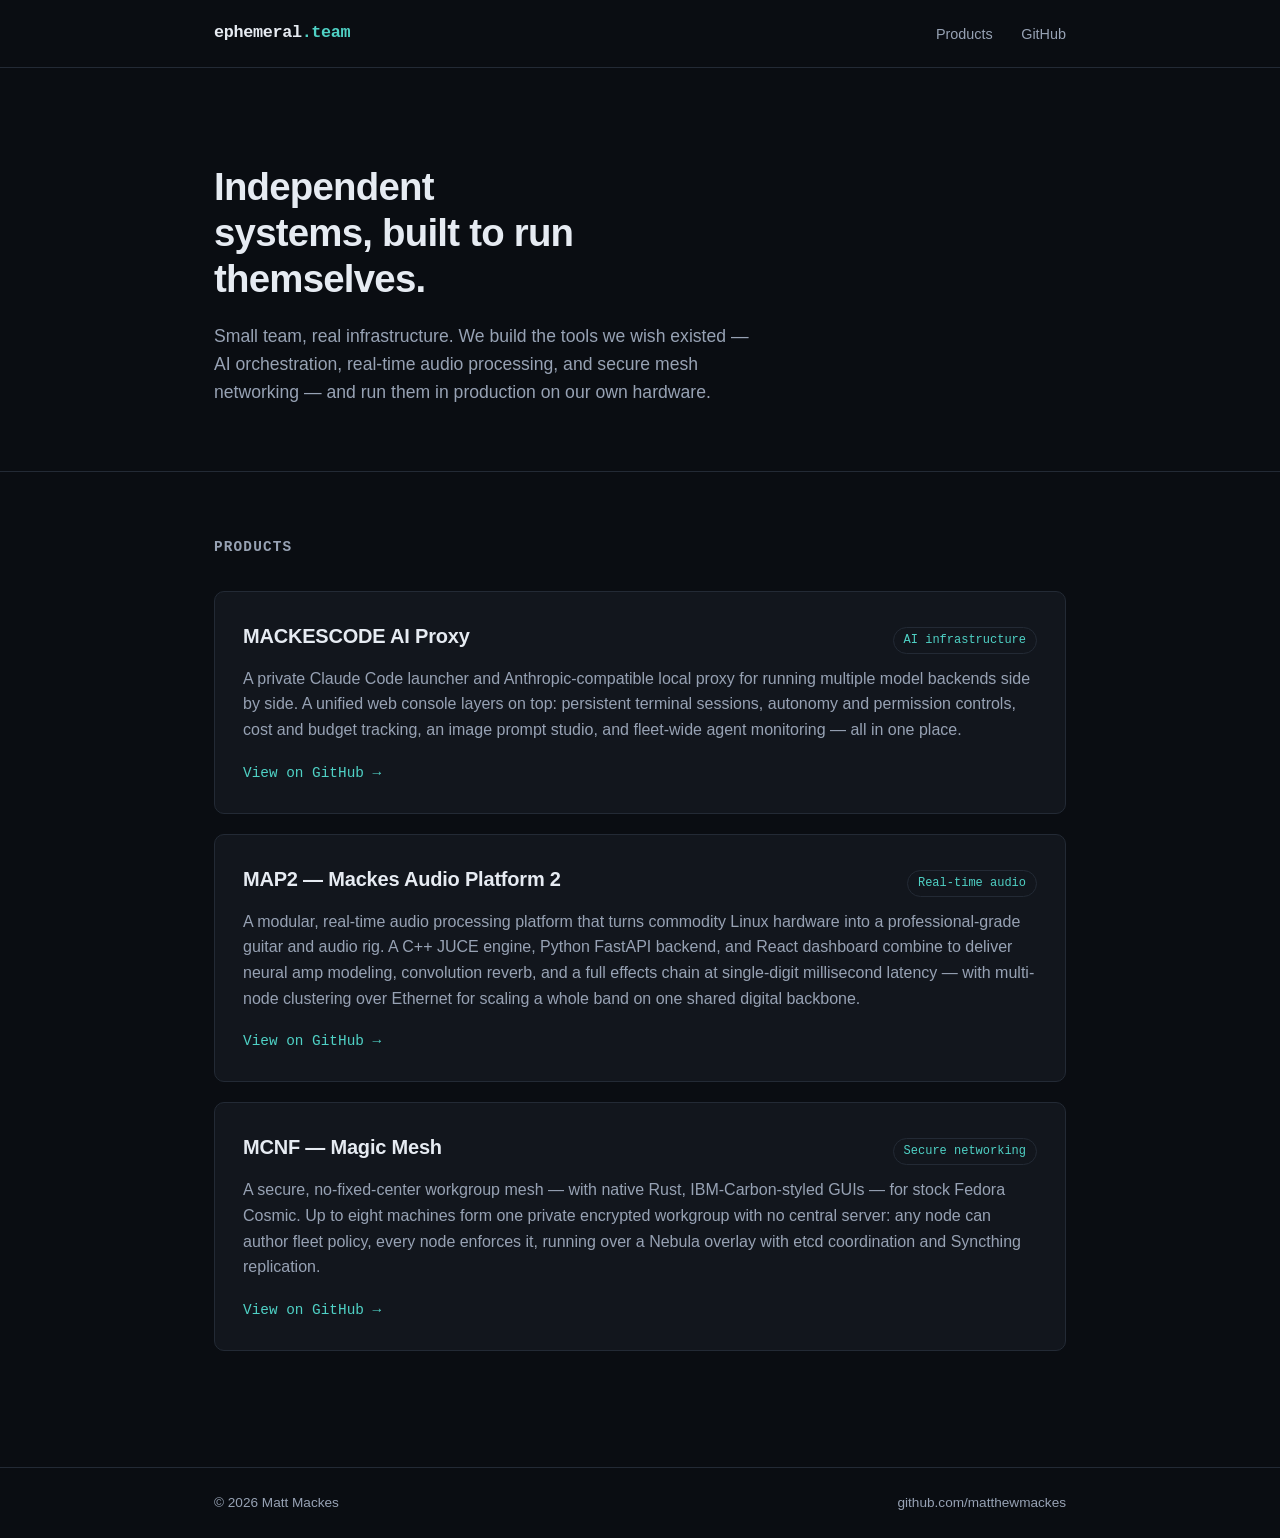
==== index.html @ 5cab54e7 "Initial ephemeral.team product site Dark, developer-focused one-pager covering MACKESCODE AI Proxy, " ====
<!DOCTYPE html>
<html lang="en">
<head>
<meta charset="UTF-8">
<meta name="viewport" content="width=device-width, initial-scale=1.0">
<title>ephemeral.team</title>
<meta name="description" content="Independent systems built by Matt Mackes — AI infrastructure, real-time audio, and secure mesh networking.">
<link rel="stylesheet" href="style.css">
</head>
<body>
<header class="site-header">
  <div class="wrap">
    <span class="logo">ephemeral<span class="accent">.team</span></span>
    <nav>
      <a href="#products">Products</a>
      <a href="https://github.com/matthewmackes" target="_blank" rel="noopener">GitHub</a>
    </nav>
  </div>
</header>

<main>
  <section class="hero">
    <div class="wrap">
      <h1>Independent systems, built to run themselves.</h1>
      <p class="lede">
        Small team, real infrastructure. We build the tools we wish existed —
        AI orchestration, real-time audio processing, and secure mesh
        networking — and run them in production on our own hardware.
      </p>
    </div>
  </section>

  <section id="products" class="products">
    <div class="wrap">
      <h2>Products</h2>

      <article class="card">
        <div class="card-head">
          <h3>MACKESCODE AI Proxy</h3>
          <span class="tag">AI infrastructure</span>
        </div>
        <p>
          A private Claude Code launcher and Anthropic-compatible local proxy
          for running multiple model backends side by side. A unified web
          console layers on top: persistent terminal sessions, autonomy and
          permission controls, cost and budget tracking, an image prompt
          studio, and fleet-wide agent monitoring — all in one place.
        </p>
        <a class="repo-link" href="https://github.com/matthewmackes/MACKESCODE-AI-PROXY" target="_blank" rel="noopener">
          View on GitHub &rarr;
        </a>
      </article>

      <article class="card">
        <div class="card-head">
          <h3>MAP2 &mdash; Mackes Audio Platform 2</h3>
          <span class="tag">Real-time audio</span>
        </div>
        <p>
          A modular, real-time audio processing platform that turns commodity
          Linux hardware into a professional-grade guitar and audio rig.
          A C++ JUCE engine, Python FastAPI backend, and React dashboard
          combine to deliver neural amp modeling, convolution reverb, and a
          full effects chain at single-digit millisecond latency — with
          multi-node clustering over Ethernet for scaling a whole band on one
          shared digital backbone.
        </p>
        <a class="repo-link" href="https://github.com/matthewmackes/map2-audio" target="_blank" rel="noopener">
          View on GitHub &rarr;
        </a>
      </article>

      <article class="card">
        <div class="card-head">
          <h3>MCNF &mdash; Magic Mesh</h3>
          <span class="tag">Secure networking</span>
        </div>
        <p>
          A secure, no-fixed-center workgroup mesh — with native Rust,
          IBM-Carbon-styled GUIs — for stock Fedora Cosmic. Up to eight
          machines form one private encrypted workgroup with no central
          server: any node can author fleet policy, every node enforces it,
          running over a Nebula overlay with etcd coordination and Syncthing
          replication.
        </p>
        <a class="repo-link" href="https://github.com/matthewmackes/magic-mesh" target="_blank" rel="noopener">
          View on GitHub &rarr;
        </a>
      </article>
    </div>
  </section>
</main>

<footer class="site-footer">
  <div class="wrap">
    <span>&copy; 2026 Matt Mackes</span>
    <a href="https://github.com/matthewmackes" target="_blank" rel="noopener">github.com/matthewmackes</a>
  </div>
</footer>
</body>
</html>
---- style.css ----
:root {
  --bg: #0a0d12;
  --bg-raised: #12161d;
  --border: #232a35;
  --text: #e6ebf2;
  --text-dim: #97a2b4;
  --accent: #4fd1c5;
  --mono: "SFMono-Regular", Consolas, "Liberation Mono", Menlo, monospace;
  --sans: -apple-system, BlinkMacSystemFont, "Segoe UI", Roboto, sans-serif;
}

* {
  box-sizing: border-box;
}

html {
  color-scheme: dark;
}

body {
  margin: 0;
  background: var(--bg);
  color: var(--text);
  font-family: var(--sans);
  line-height: 1.6;
  -webkit-font-smoothing: antialiased;
}

.wrap {
  max-width: 900px;
  margin: 0 auto;
  padding: 0 24px;
}

a {
  color: var(--accent);
  text-decoration: none;
}

a:hover {
  text-decoration: underline;
}

.site-header {
  border-bottom: 1px solid var(--border);
  padding: 20px 0;
}

.site-header .wrap {
  display: flex;
  align-items: center;
  justify-content: space-between;
}

.logo {
  font-family: var(--mono);
  font-size: 1.05rem;
  font-weight: 600;
  letter-spacing: -0.02em;
}

.logo .accent {
  color: var(--accent);
}

nav a {
  margin-left: 24px;
  color: var(--text-dim);
  font-size: 0.9rem;
}

nav a:hover {
  color: var(--text);
}

.hero {
  padding: 96px 0 64px;
  border-bottom: 1px solid var(--border);
}

.hero h1 {
  font-size: 2.4rem;
  line-height: 1.2;
  letter-spacing: -0.02em;
  margin: 0 0 20px;
  max-width: 18ch;
}

.lede {
  color: var(--text-dim);
  font-size: 1.1rem;
  max-width: 56ch;
  margin: 0;
}

.products {
  padding: 64px 0 96px;
}

.products h2 {
  font-family: var(--mono);
  font-size: 0.9rem;
  text-transform: uppercase;
  letter-spacing: 0.08em;
  color: var(--text-dim);
  margin: 0 0 32px;
}

.card {
  background: var(--bg-raised);
  border: 1px solid var(--border);
  border-radius: 10px;
  padding: 28px;
  margin-bottom: 20px;
}

.card-head {
  display: flex;
  align-items: baseline;
  justify-content: space-between;
  gap: 16px;
  margin-bottom: 12px;
}

.card h3 {
  margin: 0;
  font-size: 1.25rem;
  letter-spacing: -0.01em;
}

.tag {
  font-family: var(--mono);
  font-size: 0.75rem;
  color: var(--accent);
  white-space: nowrap;
  border: 1px solid var(--border);
  border-radius: 999px;
  padding: 3px 10px;
}

.card p {
  color: var(--text-dim);
  margin: 0 0 16px;
}

.repo-link {
  font-family: var(--mono);
  font-size: 0.9rem;
}

.site-footer {
  border-top: 1px solid var(--border);
  padding: 24px 0;
}

.site-footer .wrap {
  display: flex;
  justify-content: space-between;
  color: var(--text-dim);
  font-size: 0.85rem;
}

.site-footer a {
  color: var(--text-dim);
}

@media (max-width: 600px) {
  .hero {
    padding: 64px 0 48px;
  }
  .hero h1 {
    font-size: 1.9rem;
  }
  .card-head {
    flex-direction: column;
    gap: 8px;
  }
  .site-footer .wrap {
    flex-direction: column;
    gap: 8px;
  }
}
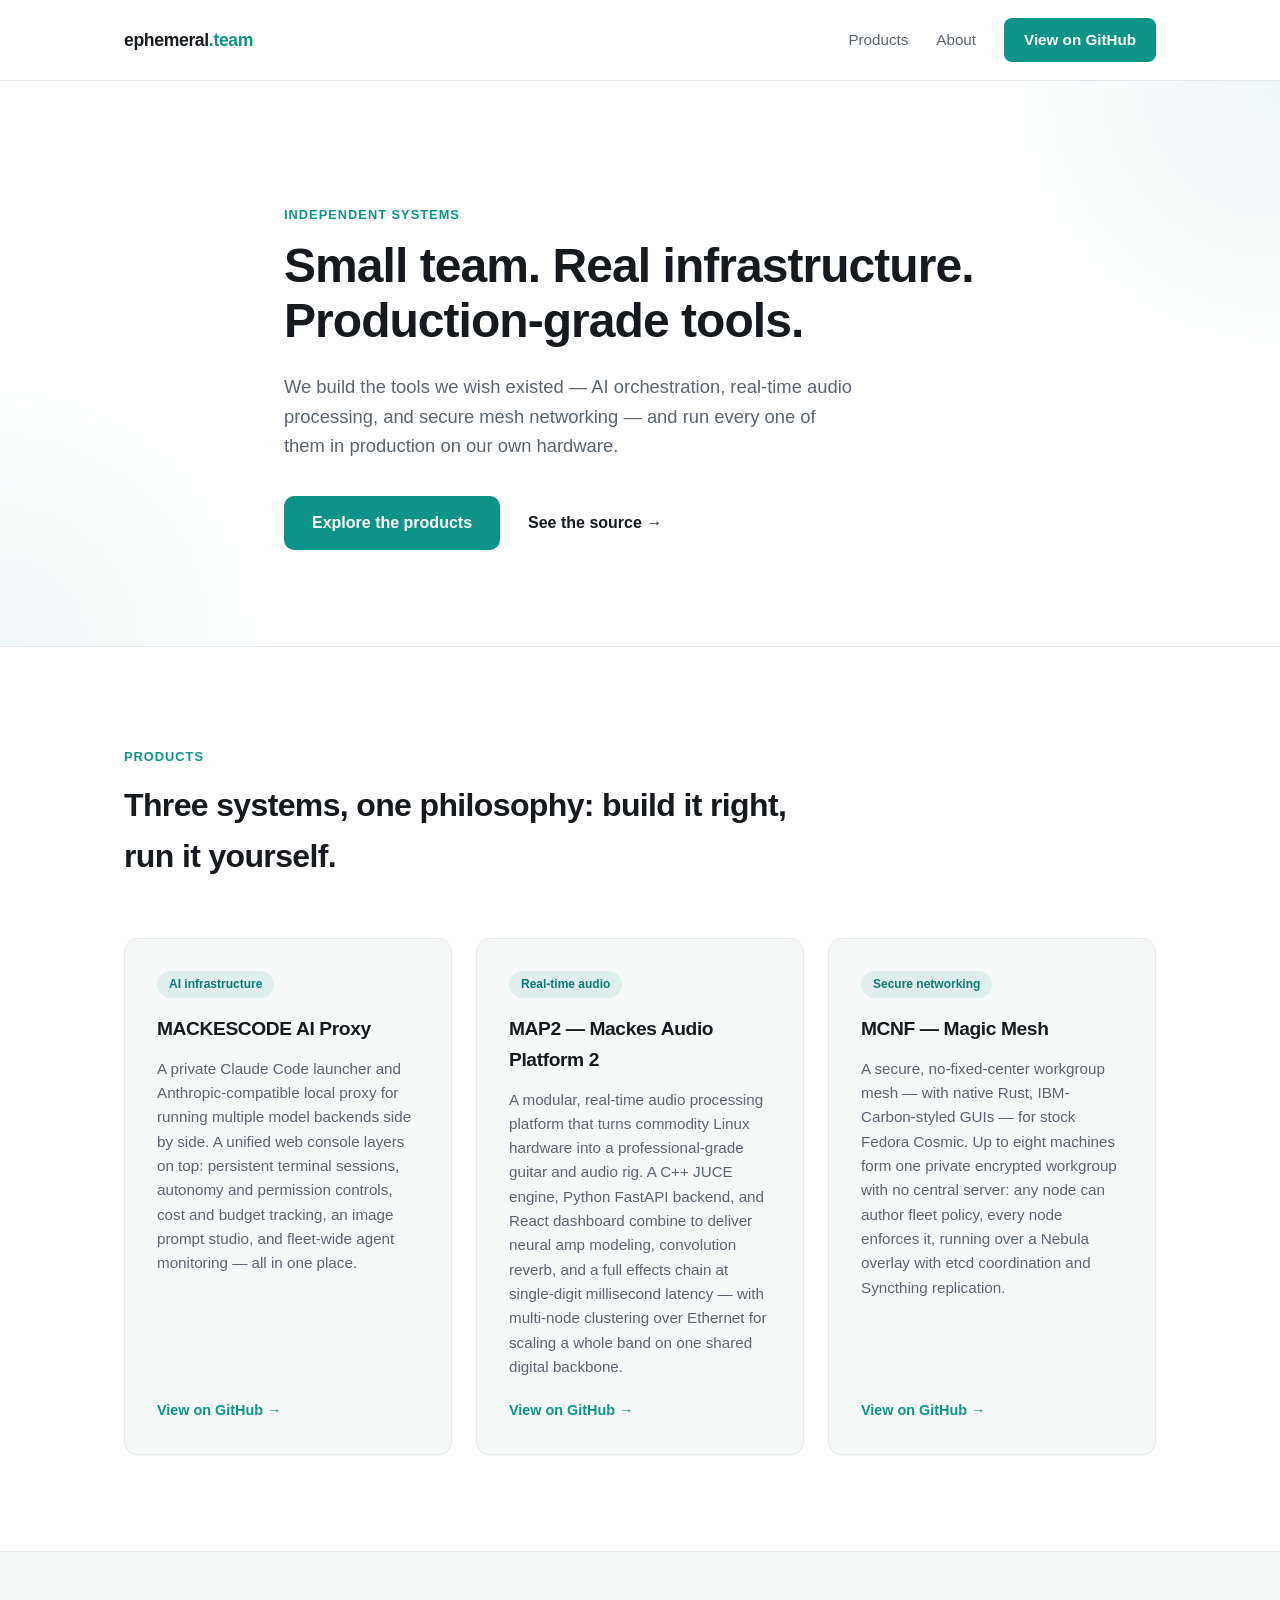
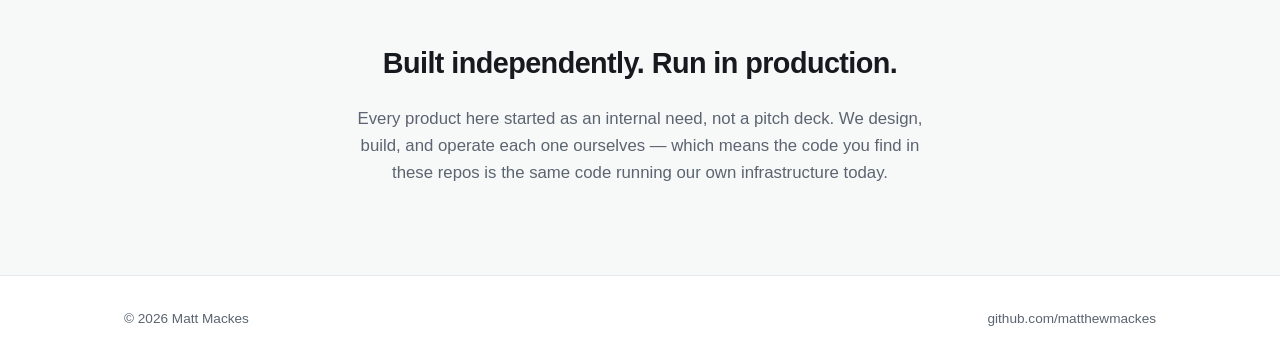
==== commit 198c27cd: "Redesign site to match quantified.ai's visual style Light corporate-SaaS aesthetic: white background" ====
--- a/index.html
+++ b/index.html
@@ -13,80 +13,96 @@
     <span class="logo">ephemeral<span class="accent">.team</span></span>
     <nav>
       <a href="#products">Products</a>
-      <a href="https://github.com/matthewmackes" target="_blank" rel="noopener">GitHub</a>
+      <a href="#about">About</a>
+      <a class="btn-cta" href="https://github.com/matthewmackes" target="_blank" rel="noopener">View on GitHub</a>
     </nav>
   </div>
 </header>
 
 <main>
   <section class="hero">
-    <div class="wrap">
-      <h1>Independent systems, built to run themselves.</h1>
+    <div class="wrap hero-inner">
+      <span class="eyebrow">Independent Systems</span>
+      <h1>Small team. Real infrastructure. Production-grade tools.</h1>
       <p class="lede">
-        Small team, real infrastructure. We build the tools we wish existed —
-        AI orchestration, real-time audio processing, and secure mesh
-        networking — and run them in production on our own hardware.
+        We build the tools we wish existed — AI orchestration, real-time
+        audio processing, and secure mesh networking — and run every one of
+        them in production on our own hardware.
       </p>
+      <div class="hero-actions">
+        <a class="btn-cta btn-lg" href="#products">Explore the products</a>
+        <a class="btn-text" href="https://github.com/matthewmackes" target="_blank" rel="noopener">See the source &rarr;</a>
+      </div>
     </div>
   </section>
 
   <section id="products" class="products">
     <div class="wrap">
-      <h2>Products</h2>
+      <span class="eyebrow">Products</span>
+      <h2>Three systems, one philosophy: build it right, run it yourself.</h2>
 
-      <article class="card">
-        <div class="card-head">
+      <div class="card-grid">
+        <article class="card">
+          <span class="tag">AI infrastructure</span>
           <h3>MACKESCODE AI Proxy</h3>
-          <span class="tag">AI infrastructure</span>
-        </div>
-        <p>
-          A private Claude Code launcher and Anthropic-compatible local proxy
-          for running multiple model backends side by side. A unified web
-          console layers on top: persistent terminal sessions, autonomy and
-          permission controls, cost and budget tracking, an image prompt
-          studio, and fleet-wide agent monitoring — all in one place.
-        </p>
-        <a class="repo-link" href="https://github.com/matthewmackes/MACKESCODE-AI-PROXY" target="_blank" rel="noopener">
-          View on GitHub &rarr;
-        </a>
-      </article>
+          <p>
+            A private Claude Code launcher and Anthropic-compatible local
+            proxy for running multiple model backends side by side. A
+            unified web console layers on top: persistent terminal sessions,
+            autonomy and permission controls, cost and budget tracking, an
+            image prompt studio, and fleet-wide agent monitoring — all in
+            one place.
+          </p>
+          <a class="card-link" href="https://github.com/matthewmackes/MACKESCODE-AI-PROXY" target="_blank" rel="noopener">
+            View on GitHub &rarr;
+          </a>
+        </article>
 
-      <article class="card">
-        <div class="card-head">
+        <article class="card">
+          <span class="tag">Real-time audio</span>
           <h3>MAP2 &mdash; Mackes Audio Platform 2</h3>
-          <span class="tag">Real-time audio</span>
-        </div>
-        <p>
-          A modular, real-time audio processing platform that turns commodity
-          Linux hardware into a professional-grade guitar and audio rig.
-          A C++ JUCE engine, Python FastAPI backend, and React dashboard
-          combine to deliver neural amp modeling, convolution reverb, and a
-          full effects chain at single-digit millisecond latency — with
-          multi-node clustering over Ethernet for scaling a whole band on one
-          shared digital backbone.
-        </p>
-        <a class="repo-link" href="https://github.com/matthewmackes/map2-audio" target="_blank" rel="noopener">
-          View on GitHub &rarr;
-        </a>
-      </article>
+          <p>
+            A modular, real-time audio processing platform that turns
+            commodity Linux hardware into a professional-grade guitar and
+            audio rig. A C++ JUCE engine, Python FastAPI backend, and React
+            dashboard combine to deliver neural amp modeling, convolution
+            reverb, and a full effects chain at single-digit millisecond
+            latency — with multi-node clustering over Ethernet for scaling a
+            whole band on one shared digital backbone.
+          </p>
+          <a class="card-link" href="https://github.com/matthewmackes/map2-audio" target="_blank" rel="noopener">
+            View on GitHub &rarr;
+          </a>
+        </article>
 
-      <article class="card">
-        <div class="card-head">
+        <article class="card">
+          <span class="tag">Secure networking</span>
           <h3>MCNF &mdash; Magic Mesh</h3>
-          <span class="tag">Secure networking</span>
-        </div>
-        <p>
-          A secure, no-fixed-center workgroup mesh — with native Rust,
-          IBM-Carbon-styled GUIs — for stock Fedora Cosmic. Up to eight
-          machines form one private encrypted workgroup with no central
-          server: any node can author fleet policy, every node enforces it,
-          running over a Nebula overlay with etcd coordination and Syncthing
-          replication.
-        </p>
-        <a class="repo-link" href="https://github.com/matthewmackes/magic-mesh" target="_blank" rel="noopener">
-          View on GitHub &rarr;
-        </a>
-      </article>
+          <p>
+            A secure, no-fixed-center workgroup mesh — with native Rust,
+            IBM-Carbon-styled GUIs — for stock Fedora Cosmic. Up to eight
+            machines form one private encrypted workgroup with no central
+            server: any node can author fleet policy, every node enforces
+            it, running over a Nebula overlay with etcd coordination and
+            Syncthing replication.
+          </p>
+          <a class="card-link" href="https://github.com/matthewmackes/magic-mesh" target="_blank" rel="noopener">
+            View on GitHub &rarr;
+          </a>
+        </article>
+      </div>
+    </div>
+  </section>
+
+  <section id="about" class="about">
+    <div class="wrap about-inner">
+      <h2>Built independently. Run in production.</h2>
+      <p>
+        Every product here started as an internal need, not a pitch deck.
+        We design, build, and operate each one ourselves — which means the
+        code you find in these repos is the same code running our own
+        infrastructure today.
+      </p>
     </div>
   </section>
 </main>
--- a/style.css
+++ b/style.css
@@ -1,20 +1,16 @@
 :root {
-  --bg: #0a0d12;
-  --bg-raised: #12161d;
-  --border: #232a35;
-  --text: #e6ebf2;
-  --text-dim: #97a2b4;
-  --accent: #4fd1c5;
-  --mono: "SFMono-Regular", Consolas, "Liberation Mono", Menlo, monospace;
-  --sans: -apple-system, BlinkMacSystemFont, "Segoe UI", Roboto, sans-serif;
+  --bg: #ffffff;
+  --bg-alt: #f7f9f9;
+  --text: #16191d;
+  --text-dim: #5b6470;
+  --border: #e6eaee;
+  --accent: #0d9488;
+  --accent-dark: #0b7c72;
+  --sans: -apple-system, BlinkMacSystemFont, "Segoe UI", Roboto, "Helvetica Neue", Arial, sans-serif;
 }
 
 * {
   box-sizing: border-box;
-}
-
-html {
-  color-scheme: dark;
 }
 
 body {
@@ -27,7 +23,7 @@
 }
 
 .wrap {
-  max-width: 900px;
+  max-width: 1080px;
   margin: 0 auto;
   padding: 0 24px;
 }
@@ -38,142 +34,262 @@
 }
 
 a:hover {
-  text-decoration: underline;
-}
+  color: var(--accent-dark);
+}
+
+h1, h2, h3 {
+  font-weight: 700;
+  letter-spacing: -0.02em;
+  margin: 0;
+}
+
+.eyebrow {
+  display: inline-block;
+  color: var(--accent);
+  font-weight: 600;
+  font-size: 0.8rem;
+  text-transform: uppercase;
+  letter-spacing: 0.08em;
+  margin-bottom: 12px;
+}
+
+/* Header */
 
 .site-header {
+  position: sticky;
+  top: 0;
+  background: rgba(255, 255, 255, 0.92);
+  backdrop-filter: blur(8px);
   border-bottom: 1px solid var(--border);
-  padding: 20px 0;
+  z-index: 10;
 }
 
 .site-header .wrap {
   display: flex;
   align-items: center;
   justify-content: space-between;
+  padding-top: 18px;
+  padding-bottom: 18px;
 }
 
 .logo {
-  font-family: var(--mono);
+  font-size: 1.1rem;
+  font-weight: 700;
+  letter-spacing: -0.02em;
+  color: var(--text);
+}
+
+.logo .accent {
+  color: var(--accent);
+}
+
+nav {
+  display: flex;
+  align-items: center;
+  gap: 28px;
+}
+
+nav a:not(.btn-cta) {
+  color: var(--text-dim);
+  font-weight: 500;
+  font-size: 0.95rem;
+}
+
+nav a:not(.btn-cta):hover {
+  color: var(--text);
+}
+
+/* Buttons */
+
+.btn-cta {
+  display: inline-block;
+  background: var(--accent);
+  color: #ffffff;
+  font-weight: 600;
+  font-size: 0.95rem;
+  padding: 10px 20px;
+  border-radius: 8px;
+  transition: background 0.15s ease;
+}
+
+.btn-cta:hover {
+  background: var(--accent-dark);
+  color: #ffffff;
+}
+
+.btn-lg {
+  padding: 14px 28px;
+  font-size: 1rem;
+  border-radius: 10px;
+}
+
+.btn-text {
+  font-weight: 600;
+  color: var(--text);
+}
+
+.btn-text:hover {
+  color: var(--accent);
+}
+
+/* Hero */
+
+.hero {
+  background:
+    radial-gradient(480px circle at 100% 0%, rgba(13, 148, 136, 0.08), transparent 60%),
+    radial-gradient(480px circle at 0% 100%, rgba(13, 148, 136, 0.06), transparent 60%);
+  border-bottom: 1px solid var(--border);
+}
+
+.hero-inner {
+  padding: 120px 24px 96px;
+  max-width: 760px;
+}
+
+.hero h1 {
+  font-size: 3rem;
+  line-height: 1.15;
+  margin-bottom: 24px;
+}
+
+.lede {
+  color: var(--text-dim);
+  font-size: 1.15rem;
+  max-width: 56ch;
+  margin: 0 0 36px;
+}
+
+.hero-actions {
+  display: flex;
+  align-items: center;
+  gap: 28px;
+}
+
+/* Products */
+
+.products {
+  padding: 96px 0;
+}
+
+.products h2 {
+  font-size: 2rem;
+  max-width: 40ch;
+  margin: 0 0 56px;
+}
+
+.card-grid {
+  display: grid;
+  grid-template-columns: repeat(3, 1fr);
+  gap: 24px;
+}
+
+.card {
+  background: var(--bg-alt);
+  border: 1px solid var(--border);
+  border-radius: 14px;
+  padding: 32px;
+  box-shadow: 0 1px 2px rgba(16, 24, 32, 0.04);
+  display: flex;
+  flex-direction: column;
+}
+
+.card .tag {
+  display: inline-block;
+  align-self: flex-start;
+  background: rgba(13, 148, 136, 0.1);
+  color: var(--accent-dark);
+  font-size: 0.75rem;
+  font-weight: 600;
+  border-radius: 999px;
+  padding: 4px 12px;
+  margin-bottom: 16px;
+}
+
+.card h3 {
+  font-size: 1.2rem;
+  margin-bottom: 12px;
+}
+
+.card p {
+  color: var(--text-dim);
+  font-size: 0.95rem;
+  margin: 0 0 20px;
+  flex-grow: 1;
+}
+
+.card-link {
+  font-weight: 600;
+  font-size: 0.9rem;
+}
+
+/* About */
+
+.about {
+  background: var(--bg-alt);
+  border-top: 1px solid var(--border);
+  border-bottom: 1px solid var(--border);
+}
+
+.about-inner {
+  padding: 88px 24px;
+  max-width: 640px;
+  text-align: center;
+  margin: 0 auto;
+}
+
+.about h2 {
+  font-size: 1.8rem;
+  margin-bottom: 20px;
+}
+
+.about p {
+  color: var(--text-dim);
   font-size: 1.05rem;
-  font-weight: 600;
-  letter-spacing: -0.02em;
-}
-
-.logo .accent {
-  color: var(--accent);
-}
-
-nav a {
-  margin-left: 24px;
-  color: var(--text-dim);
-  font-size: 0.9rem;
-}
-
-nav a:hover {
-  color: var(--text);
-}
-
-.hero {
-  padding: 96px 0 64px;
-  border-bottom: 1px solid var(--border);
-}
-
-.hero h1 {
-  font-size: 2.4rem;
-  line-height: 1.2;
-  letter-spacing: -0.02em;
-  margin: 0 0 20px;
-  max-width: 18ch;
-}
-
-.lede {
-  color: var(--text-dim);
-  font-size: 1.1rem;
-  max-width: 56ch;
   margin: 0;
 }
 
-.products {
-  padding: 64px 0 96px;
-}
-
-.products h2 {
-  font-family: var(--mono);
-  font-size: 0.9rem;
-  text-transform: uppercase;
-  letter-spacing: 0.08em;
-  color: var(--text-dim);
-  margin: 0 0 32px;
-}
-
-.card {
-  background: var(--bg-raised);
-  border: 1px solid var(--border);
-  border-radius: 10px;
-  padding: 28px;
-  margin-bottom: 20px;
-}
-
-.card-head {
-  display: flex;
-  align-items: baseline;
+/* Footer */
+
+.site-footer .wrap {
+  display: flex;
   justify-content: space-between;
-  gap: 16px;
-  margin-bottom: 12px;
-}
-
-.card h3 {
-  margin: 0;
-  font-size: 1.25rem;
-  letter-spacing: -0.01em;
-}
-
-.tag {
-  font-family: var(--mono);
-  font-size: 0.75rem;
-  color: var(--accent);
-  white-space: nowrap;
-  border: 1px solid var(--border);
-  border-radius: 999px;
-  padding: 3px 10px;
-}
-
-.card p {
-  color: var(--text-dim);
-  margin: 0 0 16px;
-}
-
-.repo-link {
-  font-family: var(--mono);
-  font-size: 0.9rem;
-}
-
-.site-footer {
-  border-top: 1px solid var(--border);
-  padding: 24px 0;
-}
-
-.site-footer .wrap {
-  display: flex;
-  justify-content: space-between;
+  padding: 32px 24px;
   color: var(--text-dim);
   font-size: 0.85rem;
 }
 
 .site-footer a {
   color: var(--text-dim);
+  font-weight: 500;
+}
+
+.site-footer a:hover {
+  color: var(--accent);
+}
+
+@media (max-width: 860px) {
+  .card-grid {
+    grid-template-columns: 1fr;
+  }
 }
 
 @media (max-width: 600px) {
-  .hero {
-    padding: 64px 0 48px;
+  nav {
+    gap: 16px;
+  }
+  nav a:not(.btn-cta) {
+    display: none;
+  }
+  .hero-inner {
+    padding: 88px 24px 64px;
   }
   .hero h1 {
-    font-size: 1.9rem;
-  }
-  .card-head {
+    font-size: 2.2rem;
+  }
+  .hero-actions {
     flex-direction: column;
-    gap: 8px;
+    align-items: flex-start;
+    gap: 16px;
   }
   .site-footer .wrap {
     flex-direction: column;
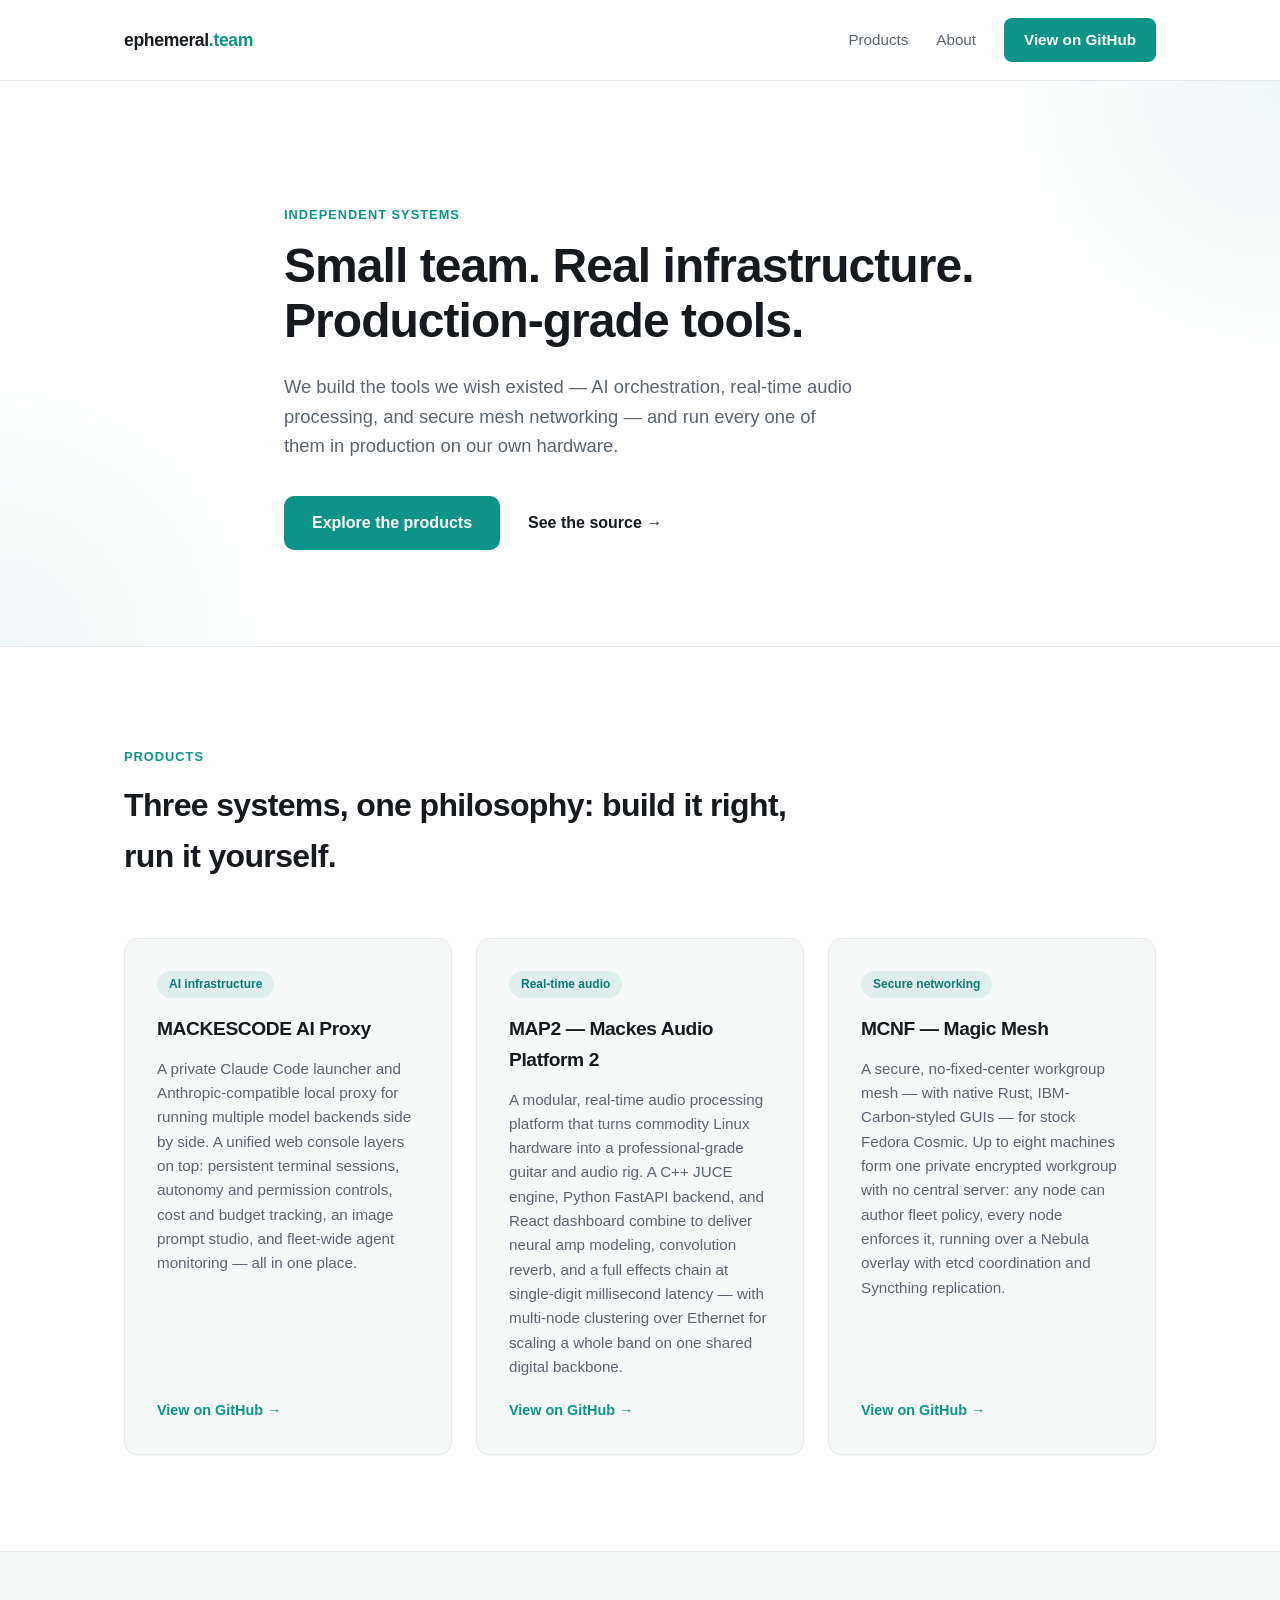
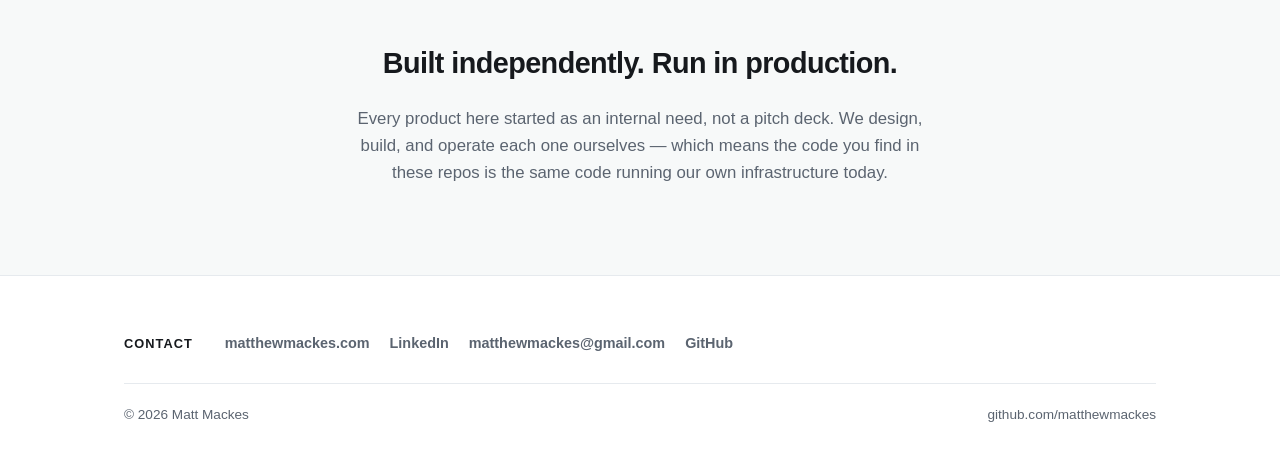
==== commit 7dc1e241: "Add contact section to footer Adds LinkedIn, email, GitHub, and a link to matthewmackes.com so visit" ====
--- a/index.html
+++ b/index.html
@@ -109,8 +109,19 @@
 
 <footer class="site-footer">
   <div class="wrap">
-    <span>&copy; 2026 Matt Mackes</span>
-    <a href="https://github.com/matthewmackes" target="_blank" rel="noopener">github.com/matthewmackes</a>
+    <div class="footer-contact">
+      <span class="footer-heading">Contact</span>
+      <div class="footer-links">
+        <a href="https://matthewmackes.com" target="_blank" rel="noopener">matthewmackes.com</a>
+        <a href="https://www.linkedin.com/in/matthewmackes/" target="_blank" rel="noopener">LinkedIn</a>
+        <a href="mailto:matthewmackes@gmail.com">matthewmackes@gmail.com</a>
+        <a href="https://github.com/matthewmackes" target="_blank" rel="noopener">GitHub</a>
+      </div>
+    </div>
+    <div class="footer-bottom">
+      <span>&copy; 2026 Matt Mackes</span>
+      <a href="https://github.com/matthewmackes" target="_blank" rel="noopener">github.com/matthewmackes</a>
+    </div>
   </div>
 </footer>
 </body>
--- a/style.css
+++ b/style.css
@@ -251,20 +251,68 @@
 /* Footer */
 
 .site-footer .wrap {
+  padding: 56px 24px 32px;
+}
+
+.footer-contact {
+  display: flex;
+  flex-wrap: wrap;
+  align-items: baseline;
+  gap: 20px 32px;
+  padding-bottom: 28px;
+  border-bottom: 1px solid var(--border);
+  margin-bottom: 20px;
+}
+
+.footer-heading {
+  font-family: var(--sans);
+  font-weight: 700;
+  font-size: 0.8rem;
+  text-transform: uppercase;
+  letter-spacing: 0.08em;
+  color: var(--text);
+}
+
+.footer-links {
+  display: flex;
+  flex-wrap: wrap;
+  gap: 20px;
+}
+
+.footer-links a {
+  color: var(--text-dim);
+  font-weight: 600;
+  font-size: 0.9rem;
+}
+
+.footer-links a:hover {
+  color: var(--accent);
+}
+
+.footer-bottom {
   display: flex;
   justify-content: space-between;
-  padding: 32px 24px;
   color: var(--text-dim);
   font-size: 0.85rem;
 }
 
-.site-footer a {
+.footer-bottom a {
   color: var(--text-dim);
   font-weight: 500;
 }
 
-.site-footer a:hover {
-  color: var(--accent);
+.footer-bottom a:hover {
+  color: var(--accent);
+}
+
+@media (max-width: 600px) {
+  .footer-contact {
+    flex-direction: column;
+    gap: 12px;
+  }
+  .footer-links {
+    gap: 12px 20px;
+  }
 }
 
 @media (max-width: 860px) {
@@ -291,7 +339,7 @@
     align-items: flex-start;
     gap: 16px;
   }
-  .site-footer .wrap {
+  .footer-bottom {
     flex-direction: column;
     gap: 8px;
   }
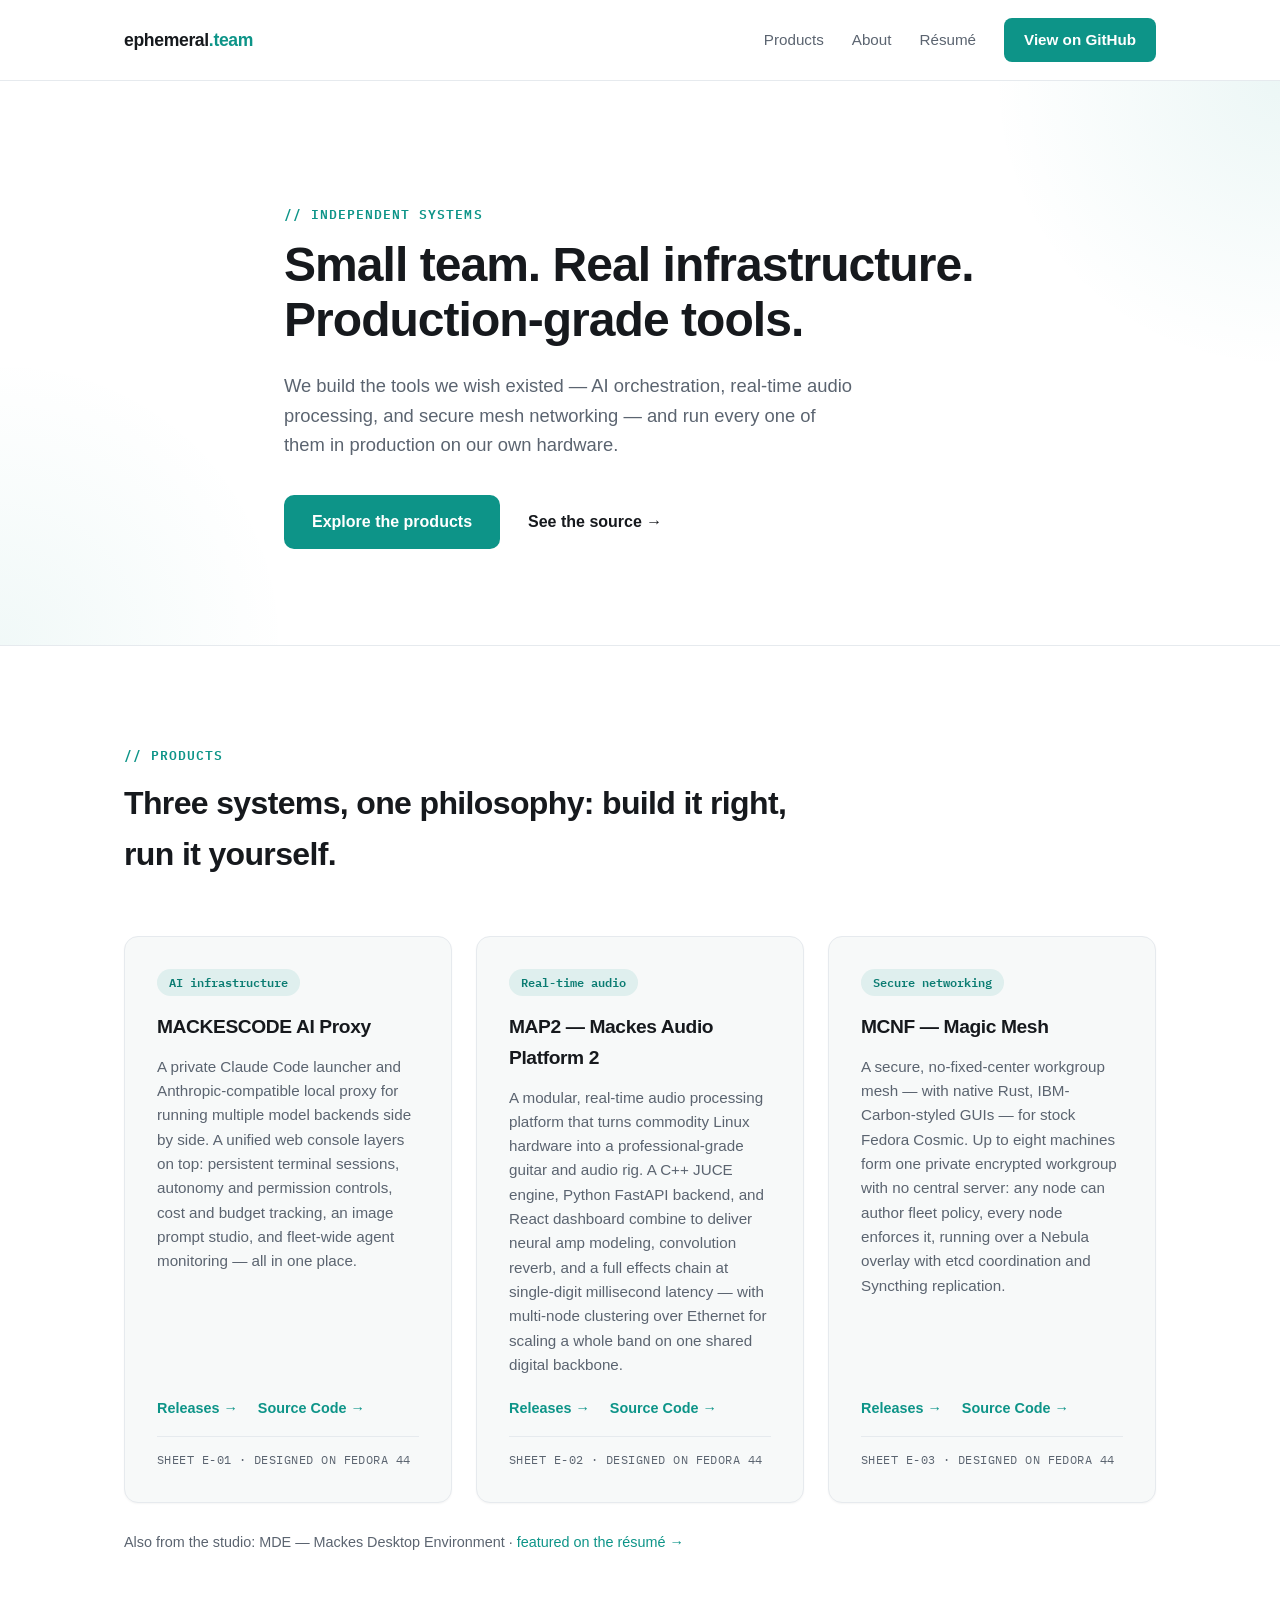
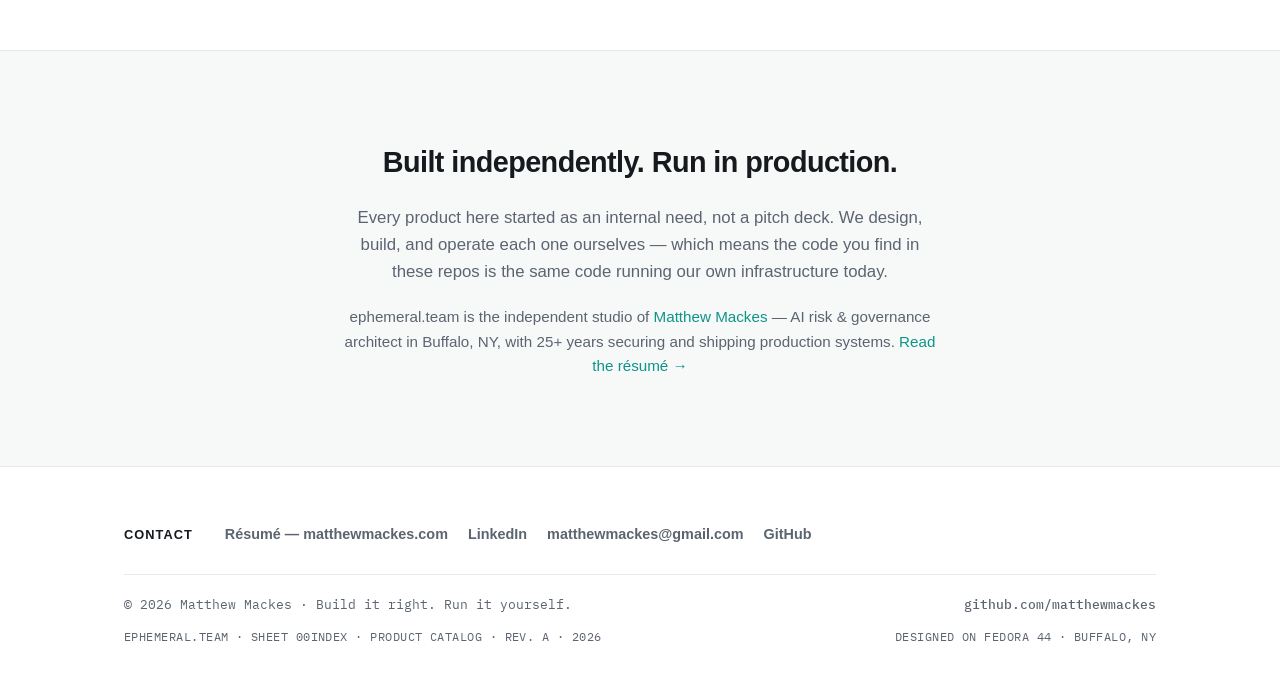
==== commit 91cba6f8: "Add release/source links, Fedora 44 notes, and ephemeral.team <-> matthewmackes.com brand unificatio" ====
--- a/index.html
+++ b/index.html
@@ -4,8 +4,82 @@
 <meta charset="UTF-8">
 <meta name="viewport" content="width=device-width, initial-scale=1.0">
 <title>ephemeral.team</title>
-<meta name="description" content="Independent systems built by Matt Mackes — AI infrastructure, real-time audio, and secure mesh networking.">
+<meta name="description" content="Independent systems studio of Matthew Mackes — AI infrastructure, real-time audio, and secure mesh networking, built and run in production.">
+<meta name="theme-color" content="#ffffff">
+<link rel="canonical" href="https://ephemeral.team/">
+<link rel="icon" href="data:image/svg+xml,<svg xmlns='http://www.w3.org/2000/svg' viewBox='0 0 32 32'><rect width='32' height='32' rx='6' fill='%23ffffff' stroke='%23e6eaee' stroke-width='2'/><text x='16' y='23' font-family='monospace' font-size='17' font-weight='700' text-anchor='middle' fill='%230d9488'>//</text></svg>">
+<meta property="og:type" content="website">
+<meta property="og:site_name" content="ephemeral.team">
+<meta property="og:title" content="ephemeral.team — Small team. Real infrastructure. Production-grade tools.">
+<meta property="og:description" content="Independent systems studio of Matthew Mackes — AI infrastructure, real-time audio, and secure mesh networking.">
+<meta property="og:url" content="https://ephemeral.team/">
+<meta property="og:image" content="https://ephemeral.team/og-card.png">
+<meta property="og:image:width" content="1200">
+<meta property="og:image:height" content="630">
+<meta name="twitter:card" content="summary_large_image">
+<meta name="twitter:image" content="https://ephemeral.team/og-card.png">
+<link rel="preconnect" href="https://fonts.googleapis.com">
+<link rel="preconnect" href="https://fonts.gstatic.com" crossorigin>
+<link href="https://fonts.googleapis.com/css2?family=IBM+Plex+Mono:wght@400;500;600&display=swap" rel="stylesheet">
 <link rel="stylesheet" href="style.css">
+<script type="application/ld+json">
+{
+  "@context": "https://schema.org",
+  "@graph": [
+    {
+      "@type": "Organization",
+      "@id": "https://ephemeral.team/#org",
+      "name": "ephemeral.team",
+      "url": "https://ephemeral.team/",
+      "slogan": "Build it right. Run it yourself.",
+      "founder": {
+        "@type": "Person",
+        "@id": "https://matthewmackes.com/#person",
+        "name": "Matthew Mackes",
+        "url": "https://matthewmackes.com/"
+      },
+      "sameAs": [
+        "https://github.com/matthewmackes",
+        "https://www.linkedin.com/in/matthewmackes/",
+        "https://matthewmackes.com/"
+      ]
+    },
+    {
+      "@type": "SoftwareSourceCode",
+      "@id": "https://ephemeral.team/#mackescode",
+      "name": "MACKESCODE AI Proxy",
+      "description": "Private Anthropic-compatible proxy and Claude Code launcher with a unified web console.",
+      "url": "https://ephemeral.team/#mackescode",
+      "codeRepository": "https://github.com/matthewmackes/MACKESCODE-AI-PROXY",
+      "programmingLanguage": "Python",
+      "operatingSystem": "Linux (Fedora 44)",
+      "author": { "@id": "https://ephemeral.team/#org" }
+    },
+    {
+      "@type": "SoftwareSourceCode",
+      "@id": "https://ephemeral.team/#map2",
+      "name": "MAP2 — Mackes Audio Platform 2",
+      "description": "A modular, real-time audio processing platform that turns commodity Linux hardware into a professional-grade audio rig.",
+      "url": "https://ephemeral.team/#map2",
+      "codeRepository": "https://github.com/matthewmackes/map2-audio",
+      "programmingLanguage": ["C++", "Python", "TypeScript"],
+      "operatingSystem": "Linux (Fedora 44)",
+      "author": { "@id": "https://ephemeral.team/#org" }
+    },
+    {
+      "@type": "SoftwareSourceCode",
+      "@id": "https://ephemeral.team/#magic-mesh",
+      "name": "MCNF — Magic Mesh",
+      "description": "A secure, no-fixed-center encrypted workgroup mesh for stock Fedora — up to eight nodes, no central server.",
+      "url": "https://ephemeral.team/#magic-mesh",
+      "codeRepository": "https://github.com/matthewmackes/magic-mesh",
+      "programmingLanguage": "Rust",
+      "operatingSystem": "Linux (Fedora 44)",
+      "author": { "@id": "https://ephemeral.team/#org" }
+    }
+  ]
+}
+</script>
 </head>
 <body>
 <header class="site-header">
@@ -14,6 +88,7 @@
     <nav>
       <a href="#products">Products</a>
       <a href="#about">About</a>
+      <a href="https://matthewmackes.com/" rel="me">R&eacute;sum&eacute;</a>
       <a class="btn-cta" href="https://github.com/matthewmackes" target="_blank" rel="noopener">View on GitHub</a>
     </nav>
   </div>
@@ -42,7 +117,7 @@
       <h2>Three systems, one philosophy: build it right, run it yourself.</h2>
 
       <div class="card-grid">
-        <article class="card">
+        <article class="card" id="mackescode">
           <span class="tag">AI infrastructure</span>
           <h3>MACKESCODE AI Proxy</h3>
           <p>
@@ -53,12 +128,18 @@
             image prompt studio, and fleet-wide agent monitoring — all in
             one place.
           </p>
-          <a class="card-link" href="https://github.com/matthewmackes/MACKESCODE-AI-PROXY" target="_blank" rel="noopener">
-            View on GitHub &rarr;
-          </a>
+          <div class="card-links">
+            <a class="card-link" href="https://github.com/matthewmackes/MACKESCODE-AI-PROXY/releases" target="_blank" rel="noopener">
+              Releases &rarr;
+            </a>
+            <a class="card-link" href="https://github.com/matthewmackes/MACKESCODE-AI-PROXY" target="_blank" rel="noopener">
+              Source Code &rarr;
+            </a>
+          </div>
+          <span class="card-meta">Sheet E-01 &middot; Designed on Fedora&nbsp;44</span>
         </article>
 
-        <article class="card">
+        <article class="card" id="map2">
           <span class="tag">Real-time audio</span>
           <h3>MAP2 &mdash; Mackes Audio Platform 2</h3>
           <p>
@@ -70,12 +151,18 @@
             latency — with multi-node clustering over Ethernet for scaling a
             whole band on one shared digital backbone.
           </p>
-          <a class="card-link" href="https://github.com/matthewmackes/map2-audio" target="_blank" rel="noopener">
-            View on GitHub &rarr;
-          </a>
+          <div class="card-links">
+            <a class="card-link" href="https://github.com/matthewmackes/map2-audio/releases" target="_blank" rel="noopener">
+              Releases &rarr;
+            </a>
+            <a class="card-link" href="https://github.com/matthewmackes/map2-audio" target="_blank" rel="noopener">
+              Source Code &rarr;
+            </a>
+          </div>
+          <span class="card-meta">Sheet E-02 &middot; Designed on Fedora&nbsp;44</span>
         </article>
 
-        <article class="card">
+        <article class="card" id="magic-mesh">
           <span class="tag">Secure networking</span>
           <h3>MCNF &mdash; Magic Mesh</h3>
           <p>
@@ -86,11 +173,22 @@
             it, running over a Nebula overlay with etcd coordination and
             Syncthing replication.
           </p>
-          <a class="card-link" href="https://github.com/matthewmackes/magic-mesh" target="_blank" rel="noopener">
-            View on GitHub &rarr;
-          </a>
+          <div class="card-links">
+            <a class="card-link" href="https://github.com/matthewmackes/magic-mesh/releases" target="_blank" rel="noopener">
+              Releases &rarr;
+            </a>
+            <a class="card-link" href="https://github.com/matthewmackes/magic-mesh" target="_blank" rel="noopener">
+              Source Code &rarr;
+            </a>
+          </div>
+          <span class="card-meta">Sheet E-03 &middot; Designed on Fedora&nbsp;44</span>
         </article>
       </div>
+
+      <p class="studio-note">
+        Also from the studio: MDE &mdash; Mackes Desktop Environment &middot;
+        <a href="https://matthewmackes.com/#mde">featured on the r&eacute;sum&eacute; &rarr;</a>
+      </p>
     </div>
   </section>
 
@@ -103,6 +201,13 @@
         code you find in these repos is the same code running our own
         infrastructure today.
       </p>
+      <p class="about-founder">
+        ephemeral.team is the independent studio of
+        <a href="https://matthewmackes.com/" rel="me">Matthew Mackes</a> &mdash;
+        AI risk &amp; governance architect in Buffalo, NY, with 25+ years
+        securing and shipping production systems.
+        <a href="https://matthewmackes.com/">Read the r&eacute;sum&eacute; &rarr;</a>
+      </p>
     </div>
   </section>
 </main>
@@ -112,15 +217,19 @@
     <div class="footer-contact">
       <span class="footer-heading">Contact</span>
       <div class="footer-links">
-        <a href="https://matthewmackes.com" target="_blank" rel="noopener">matthewmackes.com</a>
+        <a href="https://matthewmackes.com" target="_blank" rel="me noopener">R&eacute;sum&eacute; &mdash; matthewmackes.com</a>
         <a href="https://www.linkedin.com/in/matthewmackes/" target="_blank" rel="noopener">LinkedIn</a>
         <a href="mailto:matthewmackes@gmail.com">matthewmackes@gmail.com</a>
         <a href="https://github.com/matthewmackes" target="_blank" rel="noopener">GitHub</a>
       </div>
     </div>
     <div class="footer-bottom">
-      <span>&copy; 2026 Matt Mackes</span>
+      <span>&copy; 2026 Matthew Mackes &middot; Build it right. Run it yourself.</span>
       <a href="https://github.com/matthewmackes" target="_blank" rel="noopener">github.com/matthewmackes</a>
+    </div>
+    <div class="footer-register">
+      <span>EPHEMERAL.TEAM &middot; SHEET 00INDEX &middot; PRODUCT CATALOG &middot; REV. A &middot; 2026</span>
+      <span>DESIGNED ON FEDORA 44 &middot; BUFFALO, NY</span>
     </div>
   </div>
 </footer>
--- a/style.css
+++ b/style.css
@@ -7,6 +7,7 @@
   --accent: #0d9488;
   --accent-dark: #0b7c72;
   --sans: -apple-system, BlinkMacSystemFont, "Segoe UI", Roboto, "Helvetica Neue", Arial, sans-serif;
+  --mono: "IBM Plex Mono", ui-monospace, SFMono-Regular, Menlo, Consolas, monospace;
 }
 
 * {
@@ -46,11 +47,16 @@
 .eyebrow {
   display: inline-block;
   color: var(--accent);
+  font-family: var(--mono);
   font-weight: 600;
   font-size: 0.8rem;
   text-transform: uppercase;
   letter-spacing: 0.08em;
   margin-bottom: 12px;
+}
+
+.eyebrow::before {
+  content: "// ";
 }
 
 /* Header */
@@ -191,6 +197,7 @@
   box-shadow: 0 1px 2px rgba(16, 24, 32, 0.04);
   display: flex;
   flex-direction: column;
+  scroll-margin-top: 88px;
 }
 
 .card .tag {
@@ -198,6 +205,7 @@
   align-self: flex-start;
   background: rgba(13, 148, 136, 0.1);
   color: var(--accent-dark);
+  font-family: var(--mono);
   font-size: 0.75rem;
   font-weight: 600;
   border-radius: 999px;
@@ -217,8 +225,31 @@
   flex-grow: 1;
 }
 
+.card-links {
+  display: flex;
+  flex-wrap: wrap;
+  gap: 6px 20px;
+}
+
 .card-link {
   font-weight: 600;
+  font-size: 0.9rem;
+}
+
+.card-meta {
+  color: var(--text-dim);
+  font-family: var(--mono);
+  font-size: 0.72rem;
+  text-transform: uppercase;
+  letter-spacing: 0.04em;
+  margin-top: 16px;
+  padding-top: 14px;
+  border-top: 1px solid var(--border);
+}
+
+.studio-note {
+  margin: 28px 0 0;
+  color: var(--text-dim);
   font-size: 0.9rem;
 }
 
@@ -246,6 +277,11 @@
   color: var(--text-dim);
   font-size: 1.05rem;
   margin: 0;
+}
+
+.about .about-founder {
+  margin-top: 20px;
+  font-size: 0.95rem;
 }
 
 /* Footer */
@@ -293,7 +329,8 @@
   display: flex;
   justify-content: space-between;
   color: var(--text-dim);
-  font-size: 0.85rem;
+  font-family: var(--mono);
+  font-size: 0.8rem;
 }
 
 .footer-bottom a {
@@ -303,6 +340,18 @@
 
 .footer-bottom a:hover {
   color: var(--accent);
+}
+
+.footer-register {
+  display: flex;
+  justify-content: space-between;
+  flex-wrap: wrap;
+  gap: 4px 16px;
+  margin-top: 12px;
+  color: var(--text-dim);
+  font-family: var(--mono);
+  font-size: 0.72rem;
+  letter-spacing: 0.04em;
 }
 
 @media (max-width: 600px) {
@@ -343,4 +392,8 @@
     flex-direction: column;
     gap: 8px;
   }
-}
+  .footer-register {
+    flex-direction: column;
+    gap: 4px;
+  }
+}
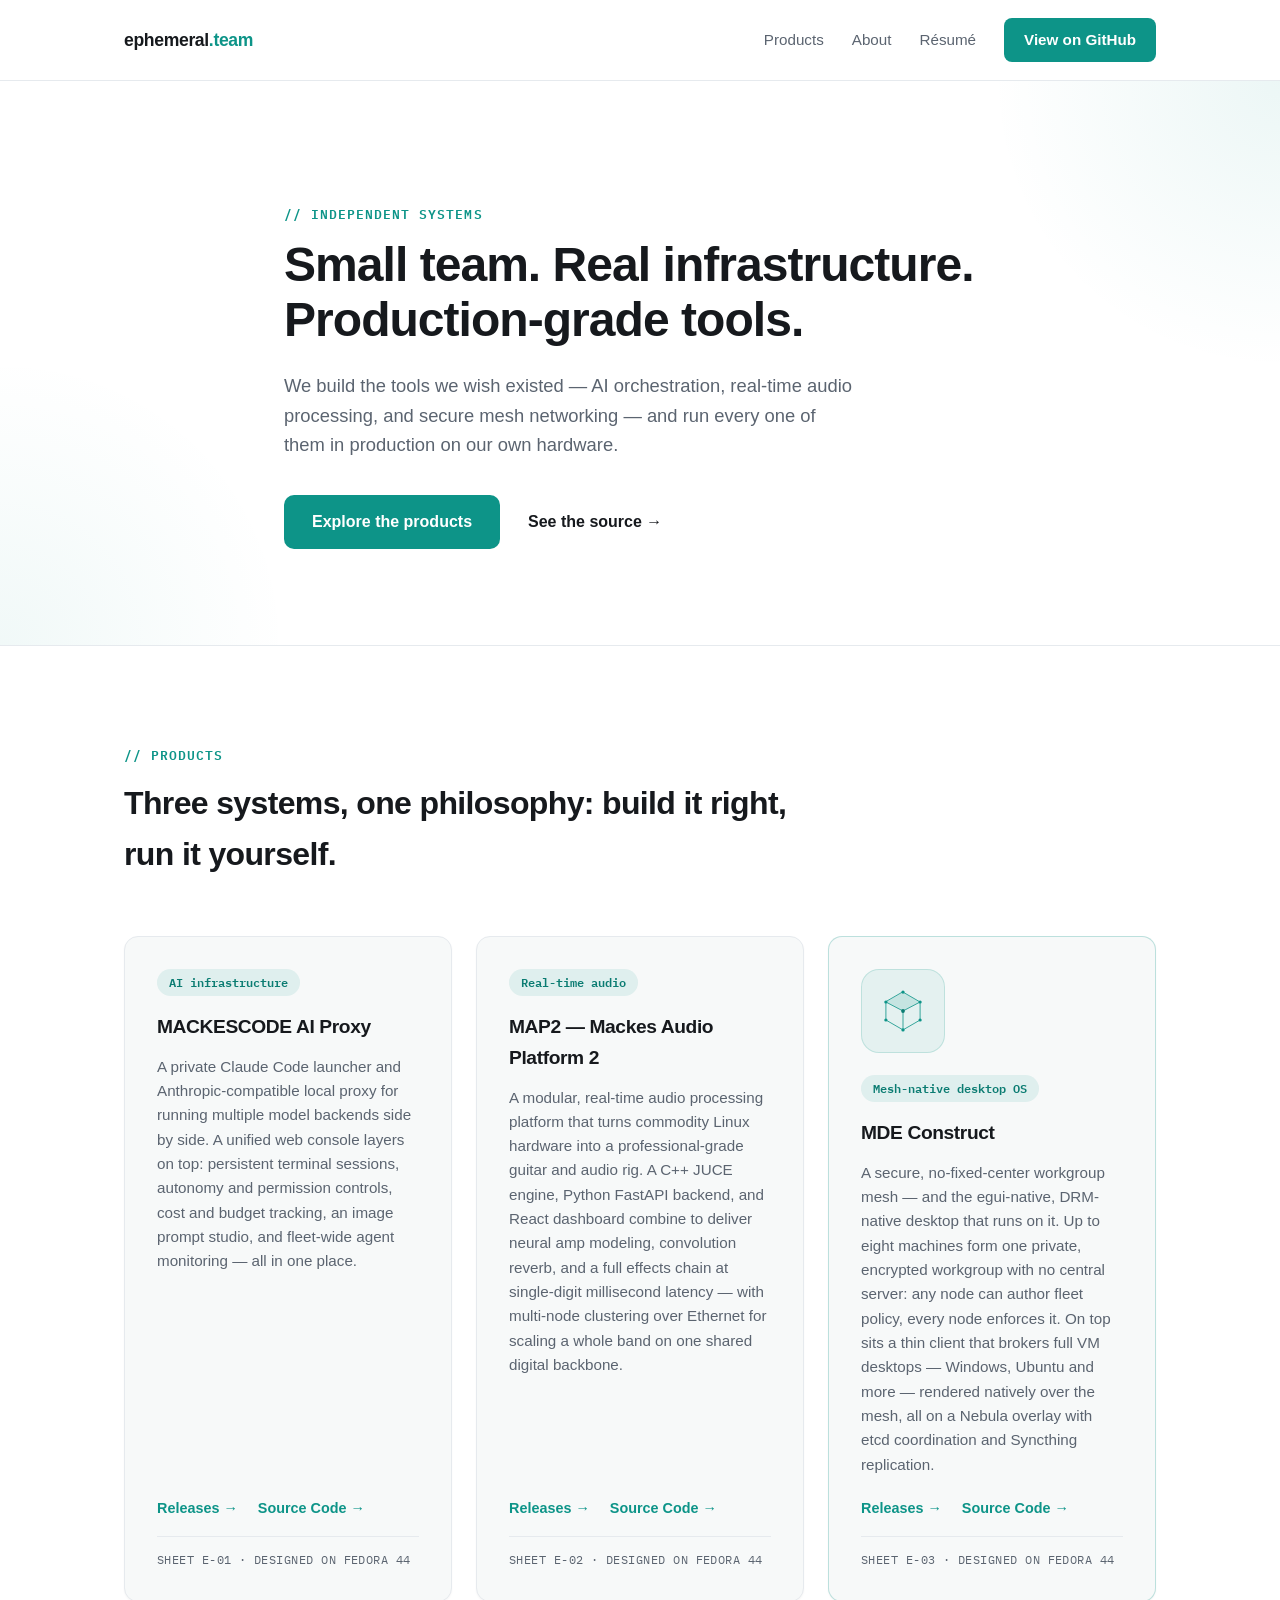
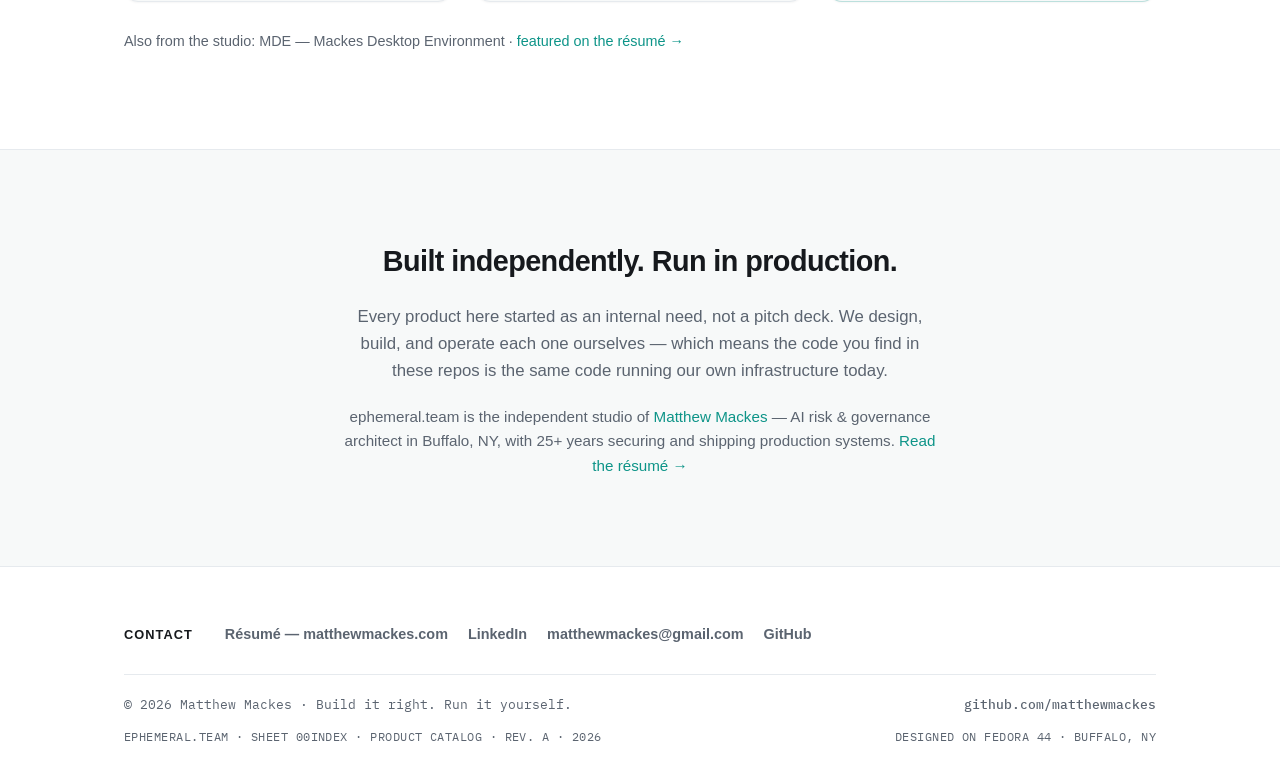
==== commit d128a552: "Rebrand third product to MDE Construct; a11y + motion polish The mesh product shed its old identity " ====
--- a/index.html
+++ b/index.html
@@ -16,6 +16,7 @@
 <meta property="og:image" content="https://ephemeral.team/og-card.png">
 <meta property="og:image:width" content="1200">
 <meta property="og:image:height" content="630">
+<meta property="og:image:alt" content="ephemeral.team — Small team. Real infrastructure. Production-grade tools.">
 <meta name="twitter:card" content="summary_large_image">
 <meta name="twitter:image" content="https://ephemeral.team/og-card.png">
 <link rel="preconnect" href="https://fonts.googleapis.com">
@@ -69,8 +70,8 @@
     {
       "@type": "SoftwareSourceCode",
       "@id": "https://ephemeral.team/#magic-mesh",
-      "name": "MCNF — Magic Mesh",
-      "description": "A secure, no-fixed-center encrypted workgroup mesh for stock Fedora — up to eight nodes, no central server.",
+      "name": "MDE Construct",
+      "description": "A secure, no-fixed-center encrypted workgroup mesh and egui-native, DRM-native thin-client VDI desktop for stock Fedora — up to eight nodes, no central server.",
       "url": "https://ephemeral.team/#magic-mesh",
       "codeRepository": "https://github.com/matthewmackes/magic-mesh",
       "programmingLanguage": "Rust",
@@ -82,6 +83,7 @@
 </script>
 </head>
 <body>
+<a class="skip-link" href="#main">Skip to content</a>
 <header class="site-header">
   <div class="wrap">
     <span class="logo">ephemeral<span class="accent">.team</span></span>
@@ -94,7 +96,7 @@
   </div>
 </header>
 
-<main>
+<main id="main">
   <section class="hero">
     <div class="wrap hero-inner">
       <span class="eyebrow">Independent Systems</span>
@@ -162,16 +164,36 @@
           <span class="card-meta">Sheet E-02 &middot; Designed on Fedora&nbsp;44</span>
         </article>
 
-        <article class="card" id="magic-mesh">
-          <span class="tag">Secure networking</span>
-          <h3>MCNF &mdash; Magic Mesh</h3>
+        <article class="card card-featured" id="magic-mesh">
+          <div class="card-emblem" aria-hidden="true">
+            <svg viewBox="0 0 120 120" fill="none" xmlns="http://www.w3.org/2000/svg">
+              <polygon points="60,18 98,40 60,60 22,40" fill="#0d9488" fill-opacity="0.14"/>
+              <g stroke="#0d9488" stroke-width="1.8" stroke-linejoin="round" stroke-linecap="round">
+                <path d="M60 18 L98 40 L98 80 L60 102 L22 80 L22 40 Z"/>
+                <path d="M60 60 L22 40 M60 60 L98 40 M60 60 L60 102"/>
+              </g>
+              <g fill="#0d9488">
+                <circle cx="60" cy="18" r="3.6"/>
+                <circle cx="98" cy="40" r="3.6"/>
+                <circle cx="98" cy="80" r="3.6"/>
+                <circle cx="60" cy="102" r="3.6"/>
+                <circle cx="22" cy="80" r="3.6"/>
+                <circle cx="22" cy="40" r="3.6"/>
+                <circle cx="60" cy="60" r="4.2" fill="#0b7c72"/>
+              </g>
+            </svg>
+          </div>
+          <span class="tag">Mesh-native desktop OS</span>
+          <h3>MDE Construct</h3>
           <p>
-            A secure, no-fixed-center workgroup mesh — with native Rust,
-            IBM-Carbon-styled GUIs — for stock Fedora Cosmic. Up to eight
-            machines form one private encrypted workgroup with no central
-            server: any node can author fleet policy, every node enforces
-            it, running over a Nebula overlay with etcd coordination and
-            Syncthing replication.
+            A secure, no-fixed-center workgroup mesh &mdash; and the
+            egui-native, DRM-native desktop that runs on it. Up to eight
+            machines form one private, encrypted workgroup with no central
+            server: any node can author fleet policy, every node enforces it.
+            On top sits a thin client that brokers full VM desktops &mdash;
+            Windows, Ubuntu and more &mdash; rendered natively over the mesh,
+            all on a Nebula overlay with etcd coordination and Syncthing
+            replication.
           </p>
           <div class="card-links">
             <a class="card-link" href="https://github.com/matthewmackes/magic-mesh/releases" target="_blank" rel="noopener">
--- a/style.css
+++ b/style.css
@@ -14,6 +14,15 @@
   box-sizing: border-box;
 }
 
+html {
+  scroll-behavior: smooth;
+}
+
+/* Offset in-page anchor jumps for the sticky header */
+section[id] {
+  scroll-margin-top: 72px;
+}
+
 body {
   margin: 0;
   background: var(--bg);
@@ -38,6 +47,35 @@
   color: var(--accent-dark);
 }
 
+/* Keyboard focus — visible accent ring on every interactive element */
+
+:focus-visible {
+  outline: 2px solid var(--accent);
+  outline-offset: 3px;
+  border-radius: 4px;
+}
+
+/* Skip link — hidden until focused */
+
+.skip-link {
+  position: absolute;
+  left: 16px;
+  top: -64px;
+  z-index: 20;
+  background: var(--accent);
+  color: #ffffff;
+  font-weight: 600;
+  font-size: 0.9rem;
+  padding: 10px 18px;
+  border-radius: 8px;
+  transition: top 0.15s ease;
+}
+
+.skip-link:focus {
+  top: 16px;
+  color: #ffffff;
+}
+
 h1, h2, h3 {
   font-weight: 700;
   letter-spacing: -0.02em;
@@ -57,6 +95,7 @@
 
 .eyebrow::before {
   content: "// ";
+  content: "// " / "";
 }
 
 /* Header */
@@ -123,6 +162,10 @@
   color: #ffffff;
 }
 
+.btn-cta:active {
+  transform: translateY(1px);
+}
+
 .btn-lg {
   padding: 14px 28px;
   font-size: 1rem;
@@ -198,6 +241,35 @@
   display: flex;
   flex-direction: column;
   scroll-margin-top: 88px;
+  transition: transform 0.2s ease, box-shadow 0.2s ease, border-color 0.2s ease;
+}
+
+.card:hover {
+  transform: translateY(-3px);
+  border-color: rgba(13, 148, 136, 0.35);
+  box-shadow: 0 10px 28px rgba(16, 24, 32, 0.08);
+}
+
+.card-featured {
+  border-color: rgba(13, 148, 136, 0.25);
+}
+
+.card-emblem {
+  width: 84px;
+  height: 84px;
+  display: flex;
+  align-items: center;
+  justify-content: center;
+  background: rgba(13, 148, 136, 0.08);
+  border: 1px solid rgba(13, 148, 136, 0.18);
+  border-radius: 18px;
+  margin-bottom: 22px;
+}
+
+.card-emblem svg {
+  width: 54px;
+  height: 54px;
+  display: block;
 }
 
 .card .tag {
@@ -397,3 +469,22 @@
     gap: 4px;
   }
 }
+
+/* Respect reduced-motion: no scroll animation, transitions, or hover lift */
+
+@media (prefers-reduced-motion: reduce) {
+  html {
+    scroll-behavior: auto;
+  }
+  *,
+  *::before,
+  *::after {
+    transition-duration: 0.01ms !important;
+    animation-duration: 0.01ms !important;
+    animation-iteration-count: 1 !important;
+  }
+  .card:hover,
+  .btn-cta:active {
+    transform: none;
+  }
+}
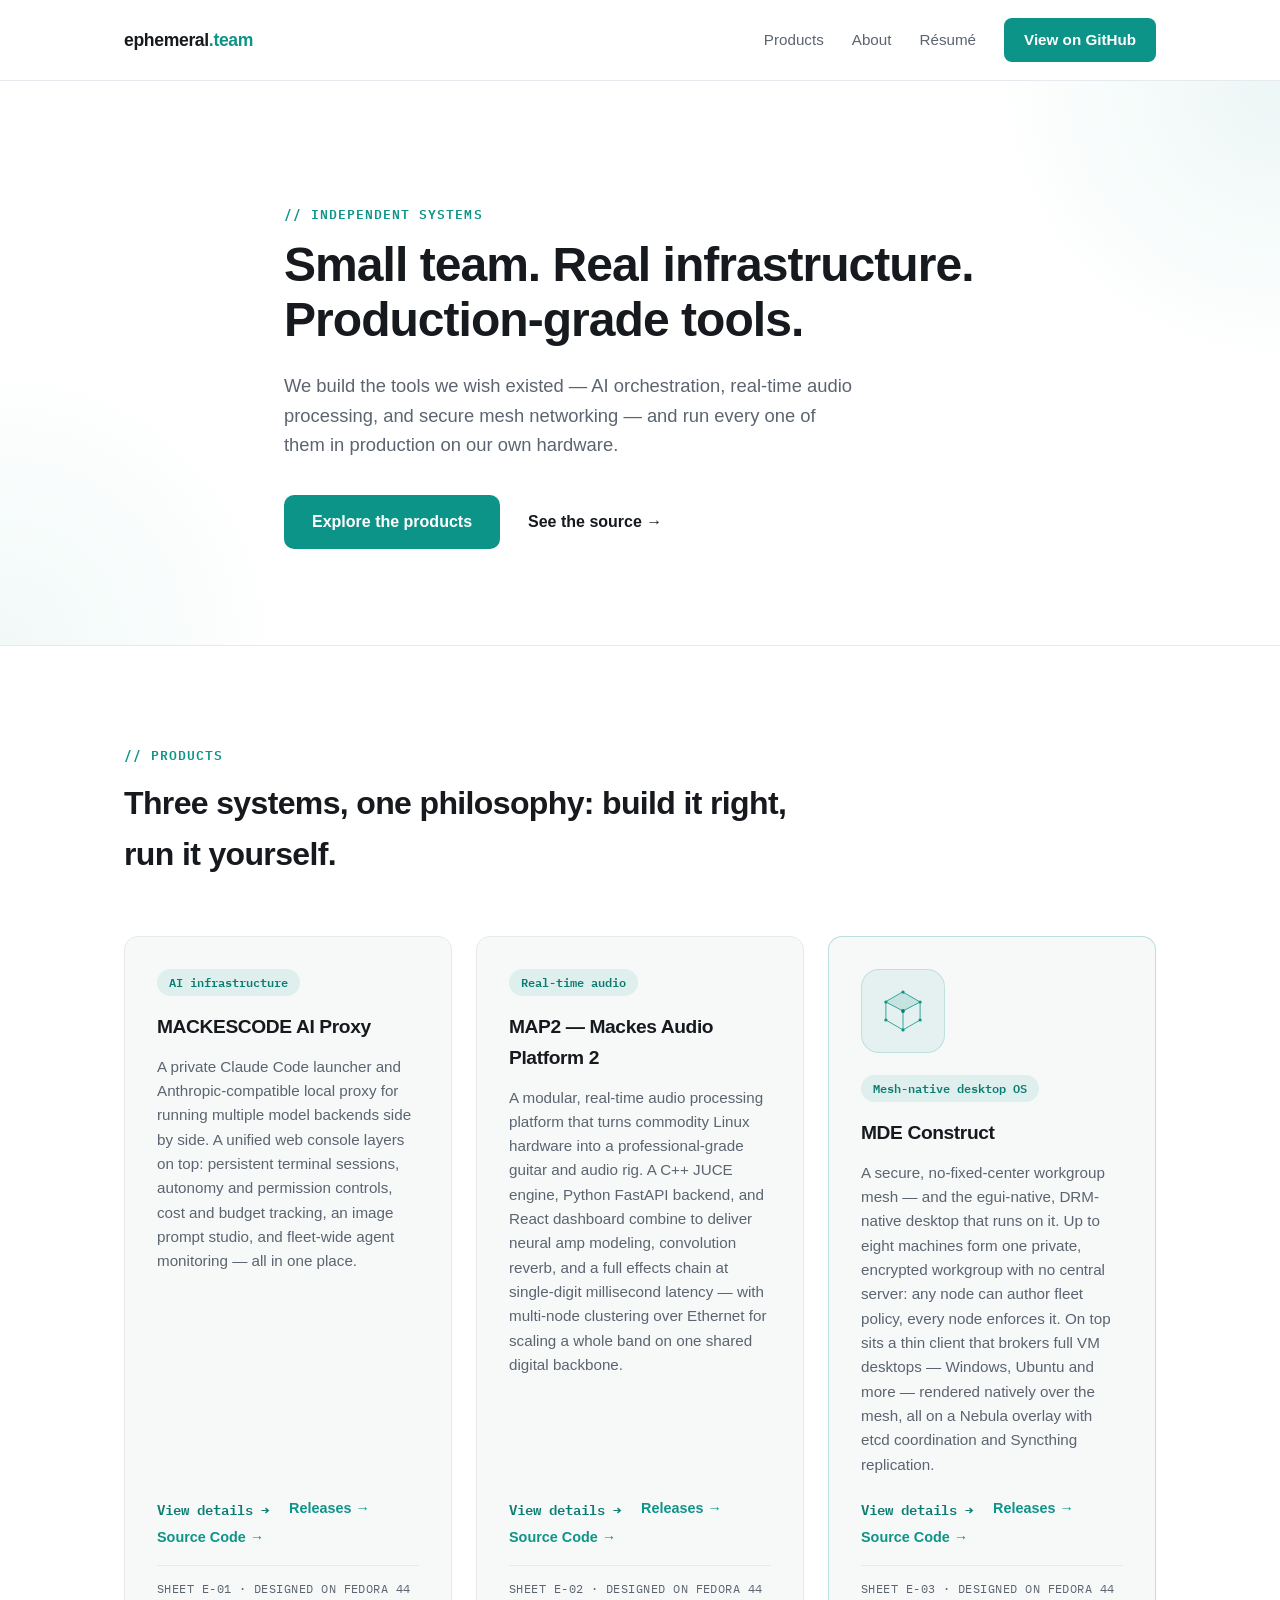
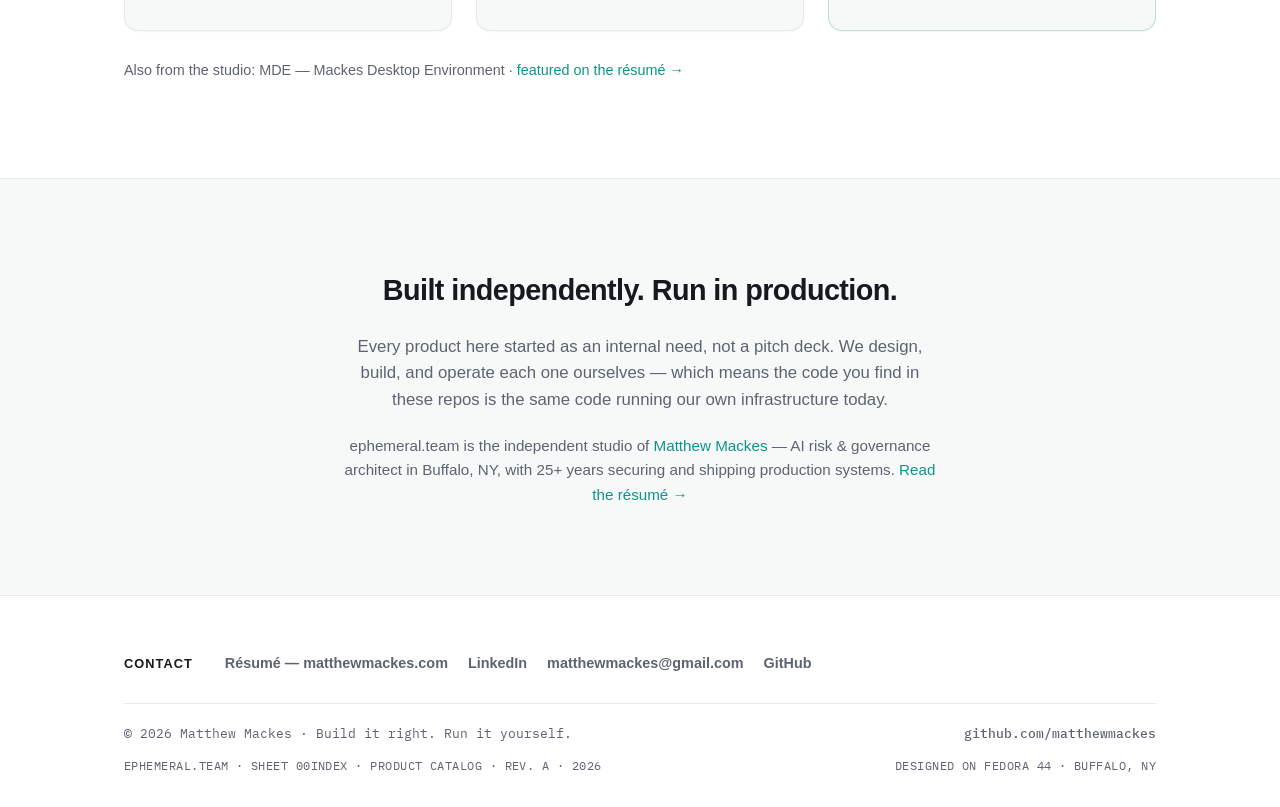
==== commit 2c00c39e: "Add per-product detail subpages (features, languages, testing, compliance) New subpages for each cat" ====
--- a/index.html
+++ b/index.html
@@ -131,6 +131,7 @@
             one place.
           </p>
           <div class="card-links">
+            <a class="card-detail" href="mackescode.html">View details &rarr;</a>
             <a class="card-link" href="https://github.com/matthewmackes/MACKESCODE-AI-PROXY/releases" target="_blank" rel="noopener">
               Releases &rarr;
             </a>
@@ -154,6 +155,7 @@
             whole band on one shared digital backbone.
           </p>
           <div class="card-links">
+            <a class="card-detail" href="map2.html">View details &rarr;</a>
             <a class="card-link" href="https://github.com/matthewmackes/map2-audio/releases" target="_blank" rel="noopener">
               Releases &rarr;
             </a>
@@ -196,6 +198,7 @@
             replication.
           </p>
           <div class="card-links">
+            <a class="card-detail" href="mde-construct.html">View details &rarr;</a>
             <a class="card-link" href="https://github.com/matthewmackes/magic-mesh/releases" target="_blank" rel="noopener">
               Releases &rarr;
             </a>
--- a/style.css
+++ b/style.css
@@ -470,6 +470,317 @@
   }
 }
 
+/* Card detail link — sits beside the existing card links */
+
+.card-detail {
+  font-family: var(--mono);
+  font-weight: 600;
+  font-size: 0.9rem;
+  color: var(--accent-dark);
+}
+
+/* ======================================================================
+   Product subpages (mackescode.html / map2.html / mde-construct.html)
+   ====================================================================== */
+
+/* Breadcrumb */
+
+.breadcrumb {
+  font-family: var(--mono);
+  font-size: 0.8rem;
+  color: var(--text-dim);
+  letter-spacing: 0.02em;
+}
+
+.breadcrumb a {
+  color: var(--text-dim);
+  font-weight: 500;
+}
+
+.breadcrumb a:hover {
+  color: var(--accent);
+}
+
+.breadcrumb .sep {
+  margin: 0 8px;
+  opacity: 0.6;
+}
+
+/* Subpage hero */
+
+.subhero {
+  background:
+    radial-gradient(520px circle at 100% 0%, rgba(13, 148, 136, 0.08), transparent 60%),
+    radial-gradient(420px circle at 0% 100%, rgba(13, 148, 136, 0.05), transparent 60%);
+  border-bottom: 1px solid var(--border);
+}
+
+.subhero-inner {
+  padding: 44px 24px 64px;
+  max-width: 820px;
+}
+
+.subhero .tag {
+  display: inline-block;
+  background: rgba(13, 148, 136, 0.1);
+  color: var(--accent-dark);
+  font-family: var(--mono);
+  font-size: 0.75rem;
+  font-weight: 600;
+  border-radius: 999px;
+  padding: 4px 12px;
+  margin: 24px 0 18px;
+}
+
+.subhero h1 {
+  font-size: 2.6rem;
+  line-height: 1.15;
+  margin-bottom: 20px;
+}
+
+.subhero .lede {
+  font-size: 1.12rem;
+  margin-bottom: 28px;
+}
+
+.subhero-actions {
+  display: flex;
+  flex-wrap: wrap;
+  align-items: center;
+  gap: 16px 24px;
+}
+
+/* Spec strip — key/value metadata under the hero */
+
+.spec-strip {
+  border-top: 1px solid var(--border);
+  border-bottom: 1px solid var(--border);
+  background: var(--bg-alt);
+}
+
+.spec-grid {
+  display: grid;
+  grid-template-columns: repeat(4, 1fr);
+  gap: 1px;
+  background: var(--border);
+}
+
+.spec-item {
+  background: var(--bg-alt);
+  padding: 22px 24px;
+}
+
+.spec-item dt {
+  font-family: var(--mono);
+  font-size: 0.72rem;
+  text-transform: uppercase;
+  letter-spacing: 0.06em;
+  color: var(--text-dim);
+  margin-bottom: 6px;
+}
+
+.spec-item dd {
+  margin: 0;
+  font-weight: 600;
+  font-size: 0.95rem;
+  color: var(--text);
+}
+
+/* Section scaffolding on subpages */
+
+.subsection {
+  padding: 72px 0;
+  border-bottom: 1px solid var(--border);
+}
+
+.subsection:last-of-type {
+  border-bottom: none;
+}
+
+.subsection h2 {
+  font-size: 1.7rem;
+  margin-bottom: 14px;
+}
+
+.subsection > .wrap > .section-lede {
+  color: var(--text-dim);
+  font-size: 1.02rem;
+  max-width: 62ch;
+  margin: 0 0 40px;
+}
+
+/* Feature grid */
+
+.feature-grid {
+  display: grid;
+  grid-template-columns: repeat(2, 1fr);
+  gap: 20px;
+}
+
+.feature {
+  background: var(--bg-alt);
+  border: 1px solid var(--border);
+  border-radius: 12px;
+  padding: 24px;
+  transition: transform 0.2s ease, box-shadow 0.2s ease, border-color 0.2s ease;
+}
+
+.feature:hover {
+  transform: translateY(-2px);
+  border-color: rgba(13, 148, 136, 0.35);
+  box-shadow: 0 8px 22px rgba(16, 24, 32, 0.07);
+}
+
+.feature h3 {
+  font-size: 1.05rem;
+  margin-bottom: 8px;
+}
+
+.feature h3 .idx {
+  font-family: var(--mono);
+  font-size: 0.8rem;
+  color: var(--accent);
+  margin-right: 8px;
+}
+
+.feature p {
+  color: var(--text-dim);
+  font-size: 0.92rem;
+  margin: 0;
+}
+
+/* Languages */
+
+.lang-list {
+  display: grid;
+  grid-template-columns: repeat(auto-fit, minmax(240px, 1fr));
+  gap: 20px;
+}
+
+.lang {
+  border: 1px solid var(--border);
+  border-left: 3px solid var(--accent);
+  border-radius: 10px;
+  padding: 20px 22px;
+  background: var(--bg);
+}
+
+.lang .lang-name {
+  display: flex;
+  align-items: baseline;
+  justify-content: space-between;
+  gap: 12px;
+  margin-bottom: 8px;
+}
+
+.lang .lang-name strong {
+  font-size: 1.05rem;
+}
+
+.lang .lang-role {
+  font-family: var(--mono);
+  font-size: 0.72rem;
+  text-transform: uppercase;
+  letter-spacing: 0.05em;
+  color: var(--accent-dark);
+}
+
+.lang p {
+  color: var(--text-dim);
+  font-size: 0.9rem;
+  margin: 0;
+}
+
+/* Checklist — used by Testing & Compliance */
+
+.checklist {
+  list-style: none;
+  padding: 0;
+  margin: 0;
+  display: grid;
+  grid-template-columns: repeat(2, 1fr);
+  gap: 14px 32px;
+}
+
+.checklist li {
+  position: relative;
+  padding-left: 30px;
+  color: var(--text-dim);
+  font-size: 0.95rem;
+  line-height: 1.5;
+}
+
+.checklist li::before {
+  content: "";
+  position: absolute;
+  left: 0;
+  top: 3px;
+  width: 18px;
+  height: 18px;
+  border-radius: 5px;
+  background: rgba(13, 148, 136, 0.12);
+  border: 1px solid rgba(13, 148, 136, 0.3);
+}
+
+.checklist li::after {
+  content: "";
+  position: absolute;
+  left: 6px;
+  top: 7px;
+  width: 5px;
+  height: 9px;
+  border: solid var(--accent-dark);
+  border-width: 0 2px 2px 0;
+  transform: rotate(45deg);
+}
+
+.checklist li strong {
+  color: var(--text);
+  font-weight: 600;
+}
+
+/* Compliance-flavoured checklist uses the same marks on an alt panel */
+
+.panel {
+  background: var(--bg-alt);
+  border: 1px solid var(--border);
+  border-radius: 14px;
+  padding: 32px;
+}
+
+/* Back-to-catalog CTA above the footer */
+
+.subpage-cta {
+  text-align: center;
+  padding: 64px 24px;
+}
+
+.subpage-cta h2 {
+  font-size: 1.5rem;
+  margin-bottom: 20px;
+}
+
+@media (max-width: 860px) {
+  .spec-grid {
+    grid-template-columns: repeat(2, 1fr);
+  }
+  .feature-grid {
+    grid-template-columns: 1fr;
+  }
+  .checklist {
+    grid-template-columns: 1fr;
+  }
+}
+
+@media (max-width: 600px) {
+  .subhero h1 {
+    font-size: 2rem;
+  }
+  .spec-grid {
+    grid-template-columns: 1fr;
+  }
+}
+
 /* Respect reduced-motion: no scroll animation, transitions, or hover lift */
 
 @media (prefers-reduced-motion: reduce) {
@@ -484,6 +795,7 @@
     animation-iteration-count: 1 !important;
   }
   .card:hover,
+  .feature:hover,
   .btn-cta:active {
     transform: none;
   }
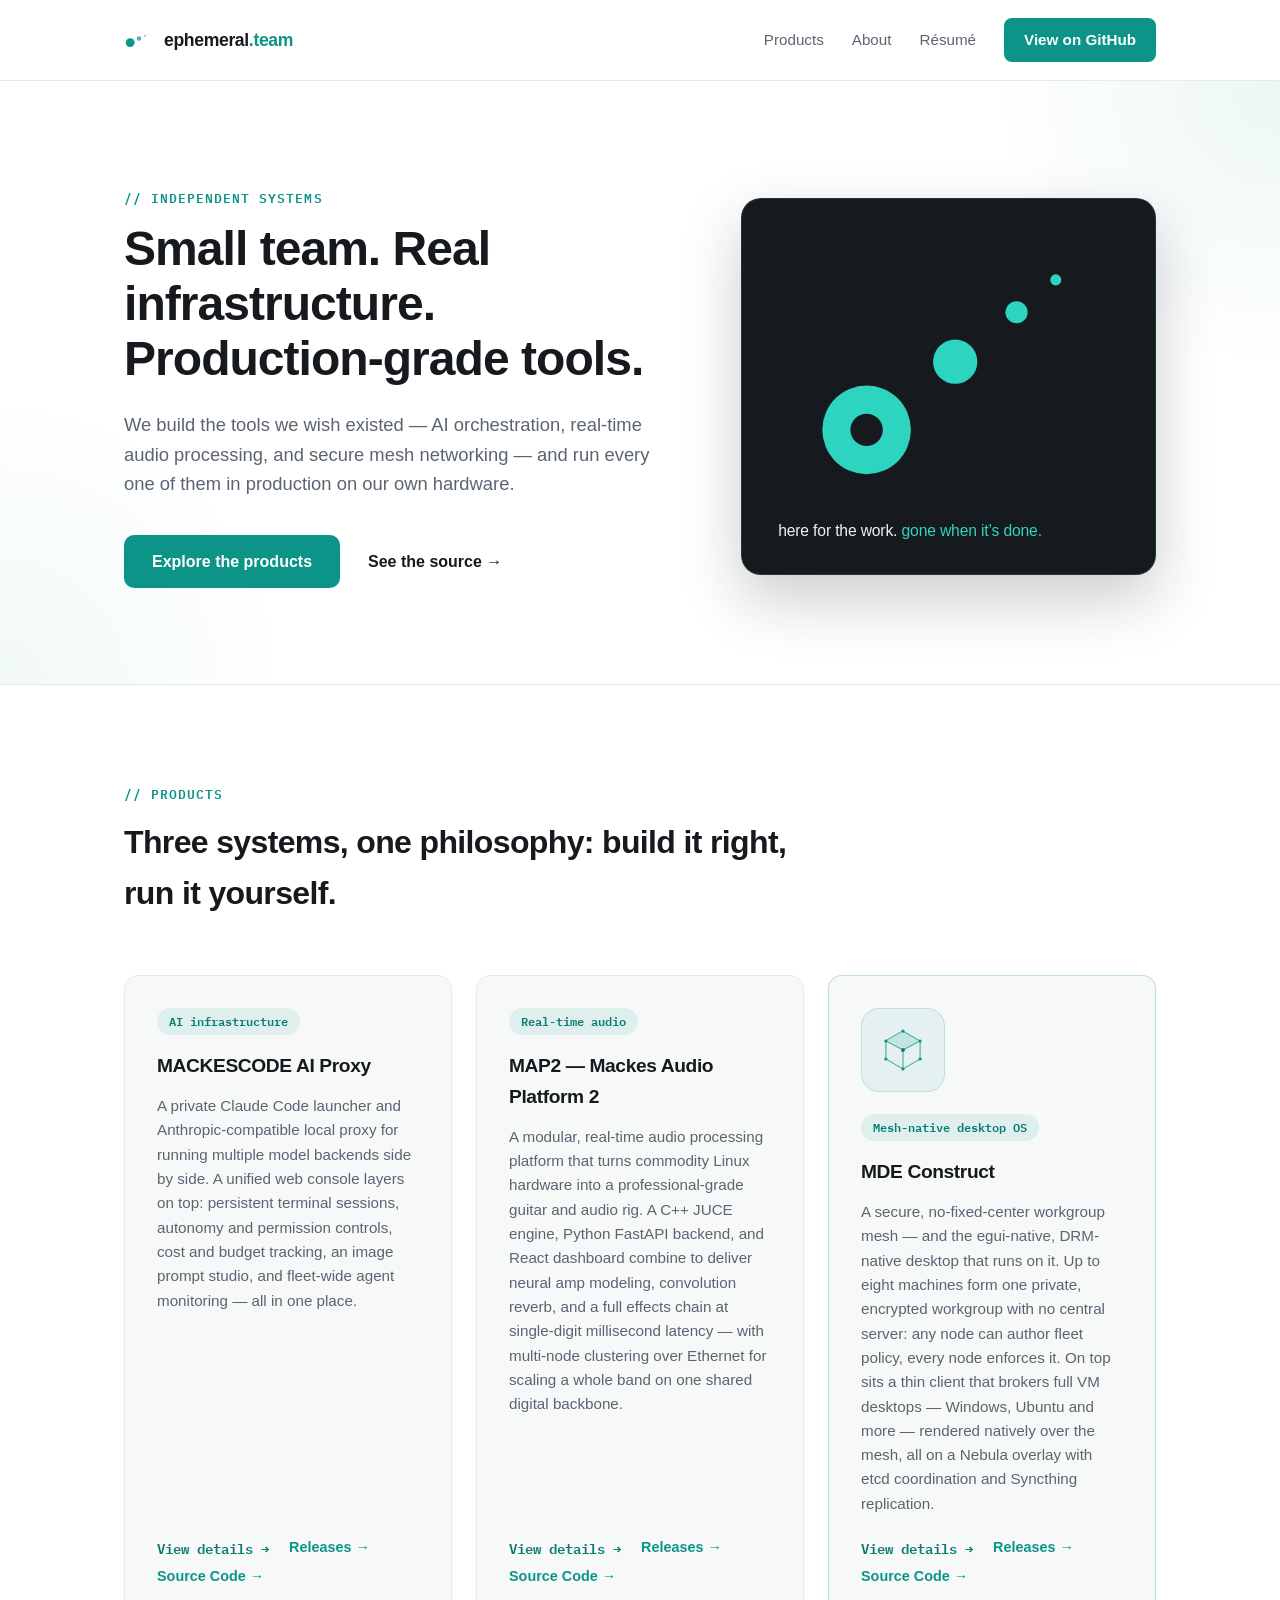
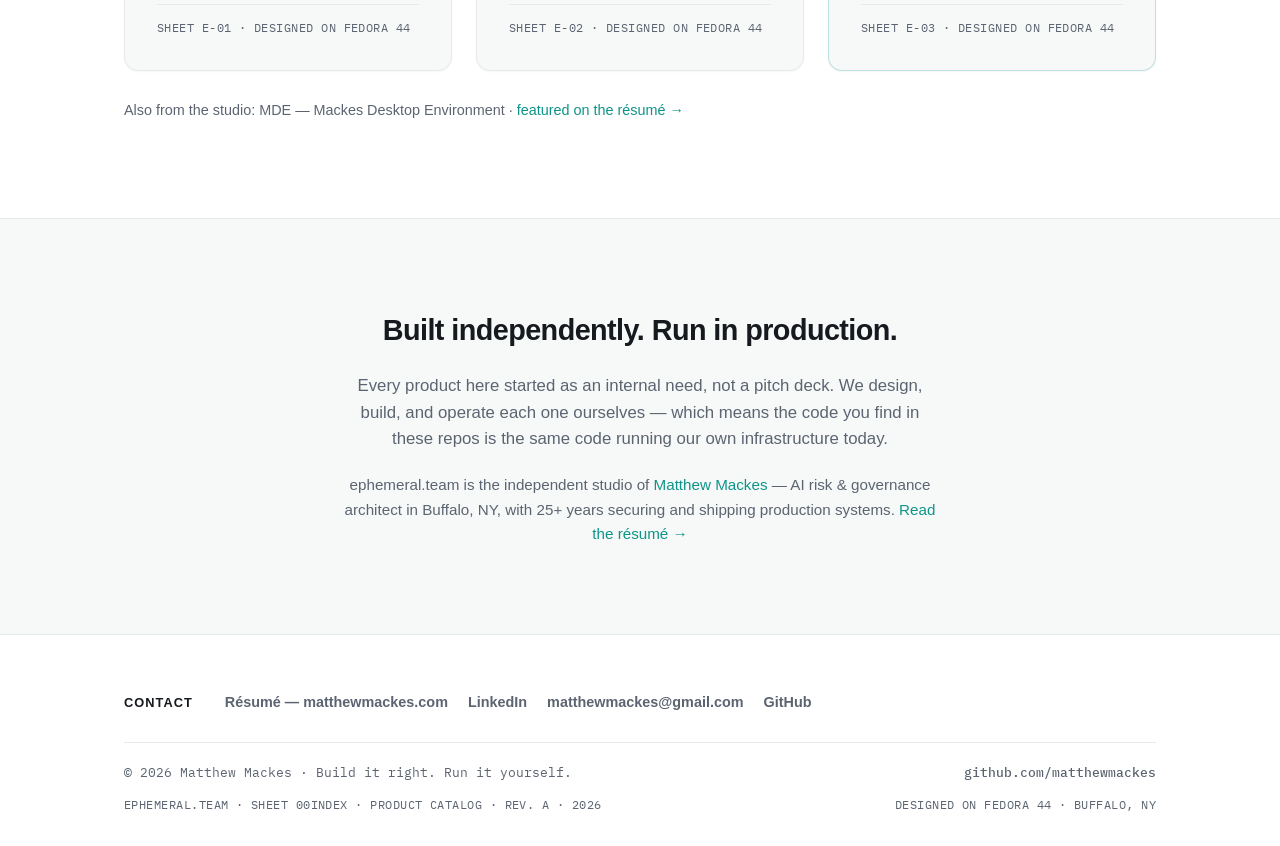
==== commit 2d838339: "Redesign banner around the "dissolve" brand mark Rebuild the header wordmark and hero on the brand s" ====
--- a/index.html
+++ b/index.html
@@ -86,7 +86,15 @@
 <a class="skip-link" href="#main">Skip to content</a>
 <header class="site-header">
   <div class="wrap">
-    <span class="logo">ephemeral<span class="accent">.team</span></span>
+    <span class="logo">
+      <svg class="logo-mark" viewBox="0 0 44 26" fill="none" aria-hidden="true">
+        <circle cx="9" cy="17" r="6.5" fill="currentColor"/>
+        <circle cx="22" cy="11" r="3.25" fill="currentColor" opacity="0.72"/>
+        <circle cx="31" cy="7" r="1.6" fill="currentColor" opacity="0.5"/>
+        <circle cx="37" cy="4.6" r="1" fill="currentColor" opacity="0.32"/>
+      </svg>
+      <span class="logo-word">ephemeral<span class="accent">.team</span></span>
+    </span>
     <nav>
       <a href="#products">Products</a>
       <a href="#about">About</a>
@@ -98,18 +106,36 @@
 
 <main id="main">
   <section class="hero">
-    <div class="wrap hero-inner">
-      <span class="eyebrow">Independent Systems</span>
-      <h1>Small team. Real infrastructure. Production-grade tools.</h1>
-      <p class="lede">
-        We build the tools we wish existed — AI orchestration, real-time
-        audio processing, and secure mesh networking — and run every one of
-        them in production on our own hardware.
-      </p>
-      <div class="hero-actions">
-        <a class="btn-cta btn-lg" href="#products">Explore the products</a>
-        <a class="btn-text" href="https://github.com/matthewmackes" target="_blank" rel="noopener">See the source &rarr;</a>
+    <div class="wrap hero-grid">
+      <div class="hero-copy">
+        <span class="eyebrow">Independent Systems</span>
+        <h1>Small team. Real infrastructure. Production-grade tools.</h1>
+        <p class="lede">
+          We build the tools we wish existed — AI orchestration, real-time
+          audio processing, and secure mesh networking — and run every one of
+          them in production on our own hardware.
+        </p>
+        <div class="hero-actions">
+          <a class="btn-cta btn-lg" href="#products">Explore the products</a>
+          <a class="btn-text" href="https://github.com/matthewmackes" target="_blank" rel="noopener">See the source &rarr;</a>
+        </div>
       </div>
+
+      <aside class="hero-mark">
+        <svg class="dissolve" viewBox="0 0 200 150" aria-hidden="true">
+          <!-- evaporating ghosts — motion only, drift up the diagonal and fade -->
+          <circle class="ghost g1" cx="70" cy="96" r="11"/>
+          <circle class="ghost g2" cx="70" cy="96" r="11"/>
+          <circle class="ghost g3" cx="70" cy="96" r="11"/>
+          <!-- the mark: the dot of .team + three particles, each half the last -->
+          <circle class="d-core" cx="52" cy="112" r="26"/>
+          <circle class="d-hole" cx="52" cy="112" r="9.5"/>
+          <circle class="d-particle" cx="104" cy="72" r="13"/>
+          <circle class="d-particle" cx="140" cy="43" r="6.5"/>
+          <circle class="d-particle" cx="163" cy="24" r="3.25"/>
+        </svg>
+        <p class="mark-tagline">here for the work. <span>gone when it&rsquo;s done.</span></p>
+      </aside>
     </div>
   </section>
 
--- a/style.css
+++ b/style.css
@@ -6,6 +6,13 @@
   --border: #e6eaee;
   --accent: #0d9488;
   --accent-dark: #0b7c72;
+  /* Brand palette — brand sheet v1.0 */
+  --ink: #16191d;
+  --teal: #0d9488;
+  --teal-bright: #2dd4bf;
+  --slate: #5b6a6e;
+  --mist: #eef3f2;
+  --white: #ffffff;
   --sans: -apple-system, BlinkMacSystemFont, "Segoe UI", Roboto, "Helvetica Neue", Arial, sans-serif;
   --mono: "IBM Plex Mono", ui-monospace, SFMono-Regular, Menlo, Consolas, monospace;
 }
@@ -118,6 +125,9 @@
 }
 
 .logo {
+  display: inline-flex;
+  align-items: center;
+  gap: 10px;
   font-size: 1.1rem;
   font-weight: 700;
   letter-spacing: -0.02em;
@@ -128,6 +138,15 @@
   color: var(--accent);
 }
 
+/* The dissolve — inline mark: the dot of .team, evaporating up a diagonal */
+.logo-mark {
+  width: 30px;
+  height: auto;
+  flex-shrink: 0;
+  color: var(--accent);
+  overflow: visible;
+}
+
 nav {
   display: flex;
   align-items: center;
@@ -181,18 +200,27 @@
   color: var(--accent);
 }
 
-/* Hero */
+/* Hero — the banner */
 
 .hero {
+  position: relative;
+  overflow: hidden;
   background:
     radial-gradient(480px circle at 100% 0%, rgba(13, 148, 136, 0.08), transparent 60%),
     radial-gradient(480px circle at 0% 100%, rgba(13, 148, 136, 0.06), transparent 60%);
   border-bottom: 1px solid var(--border);
 }
 
-.hero-inner {
-  padding: 120px 24px 96px;
-  max-width: 760px;
+.hero-grid {
+  display: grid;
+  grid-template-columns: 1.15fr 0.85fr;
+  align-items: center;
+  gap: 56px;
+  padding: 104px 24px 96px;
+}
+
+.hero-copy {
+  max-width: 620px;
 }
 
 .hero h1 {
@@ -212,6 +240,58 @@
   display: flex;
   align-items: center;
   gap: 28px;
+}
+
+/* Hero mark — the dissolve on ink (teal-bright on ink, per brand rules) */
+
+.hero-mark {
+  position: relative;
+  background: var(--ink);
+  border: 1px solid rgba(45, 212, 191, 0.18);
+  border-radius: 20px;
+  padding: 40px 36px 32px;
+  box-shadow: 0 24px 60px rgba(16, 25, 29, 0.22);
+}
+
+.dissolve {
+  display: block;
+  width: 100%;
+  height: auto;
+  overflow: visible;
+}
+
+/* The mark itself — always rendered, never restyled */
+.dissolve .d-core { fill: var(--teal-bright); }
+.dissolve .d-hole { fill: var(--ink); }
+.dissolve .d-particle { fill: var(--teal-bright); }
+
+/* Evaporating ghosts — motion only; each drifts up the diagonal and fades */
+.dissolve .ghost {
+  fill: var(--teal-bright);
+  transform-box: fill-box;
+  transform-origin: center;
+  opacity: 0;
+  animation: evaporate 3.4s cubic-bezier(0.4, 0, 0.5, 1) infinite;
+}
+.dissolve .ghost.g2 { animation-delay: 1.13s; }
+.dissolve .ghost.g3 { animation-delay: 2.26s; }
+
+@keyframes evaporate {
+  0%   { transform: translate(0, 0) scale(1);   opacity: 0; }
+  12%  { opacity: 0.85; }
+  100% { transform: translate(78px, -70px) scale(0.12); opacity: 0; }
+}
+
+.mark-tagline {
+  margin: 24px 0 0;
+  color: var(--mist);
+  font-size: 0.98rem;
+  line-height: 1.5;
+  letter-spacing: -0.01em;
+}
+
+.mark-tagline span {
+  color: var(--teal-bright);
 }
 
 /* Products */
@@ -440,6 +520,14 @@
   .card-grid {
     grid-template-columns: 1fr;
   }
+  .hero-grid {
+    grid-template-columns: 1fr;
+    gap: 40px;
+    padding: 80px 24px 72px;
+  }
+  .hero-mark {
+    max-width: 420px;
+  }
 }
 
 @media (max-width: 600px) {
@@ -449,8 +537,9 @@
   nav a:not(.btn-cta) {
     display: none;
   }
-  .hero-inner {
-    padding: 88px 24px 64px;
+  .hero-grid {
+    padding: 64px 24px 56px;
+    gap: 32px;
   }
   .hero h1 {
     font-size: 2.2rem;
@@ -459,6 +548,9 @@
     flex-direction: column;
     align-items: flex-start;
     gap: 16px;
+  }
+  .hero-mark {
+    padding: 32px 28px 26px;
   }
   .footer-bottom {
     flex-direction: column;
@@ -799,4 +891,8 @@
   .btn-cta:active {
     transform: none;
   }
-}
+  /* Freeze the dissolve to its static three-particle mark */
+  .dissolve .ghost {
+    display: none;
+  }
+}
